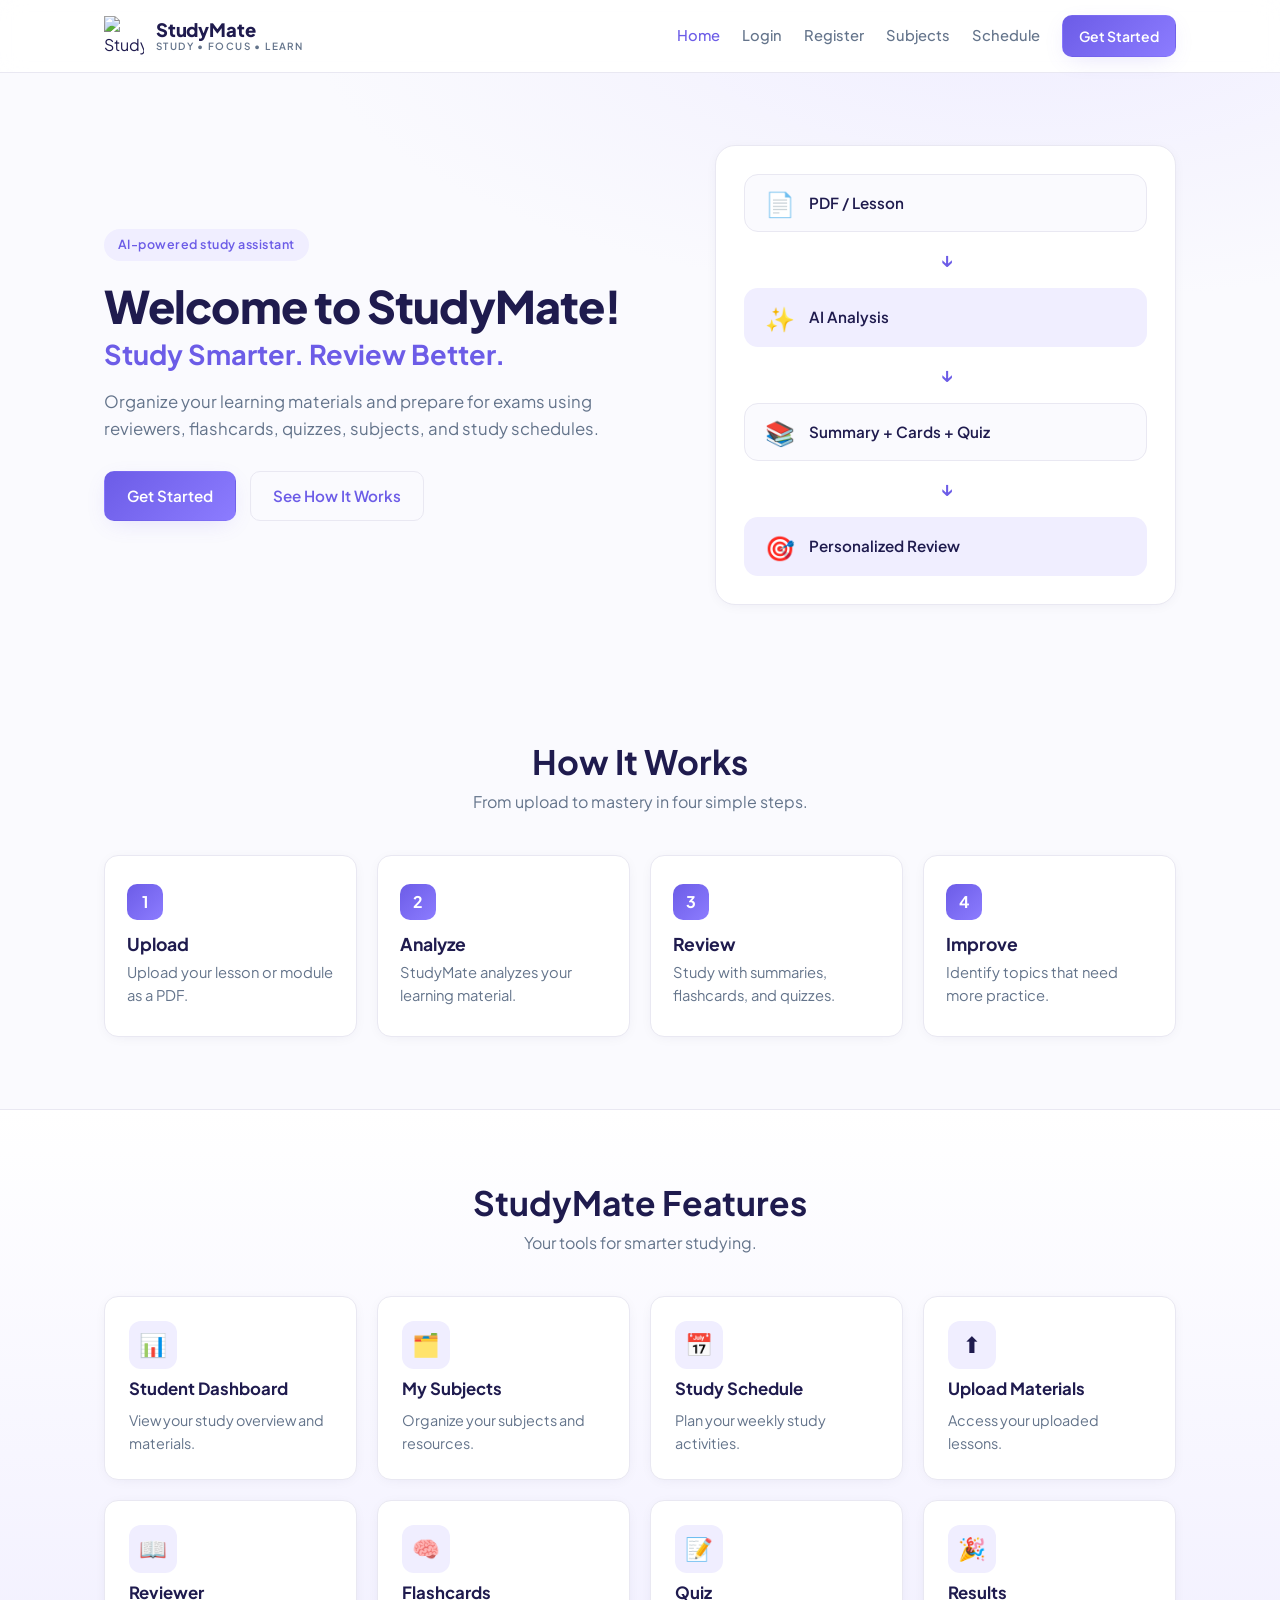
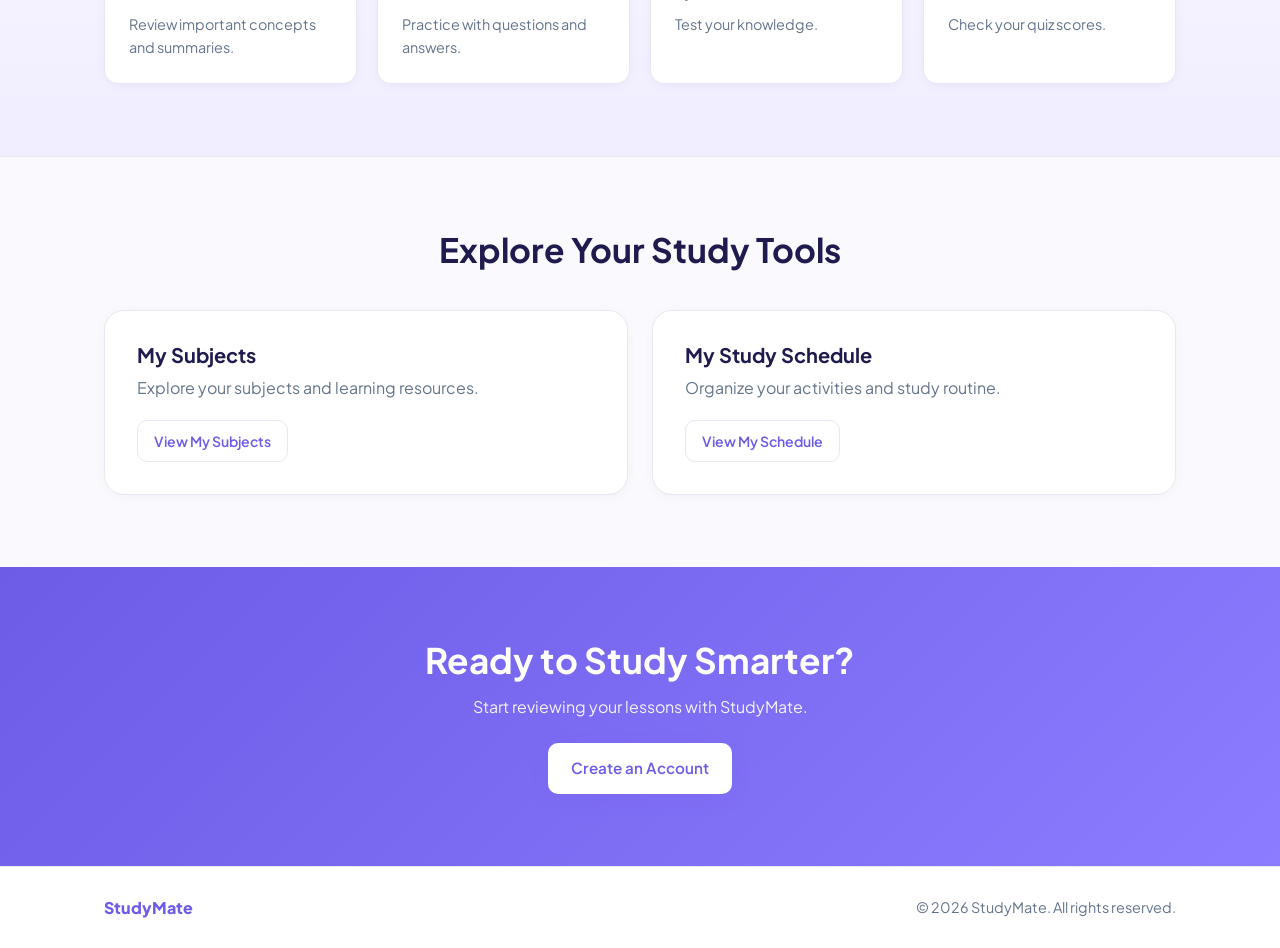
==== index.html @ 5a925fd2 "Update index.html" ====
<!DOCTYPE html>
<html lang="en">
<head>
  <meta charset="UTF-8">
  <meta name="viewport" content="width=device-width, initial-scale=1.0">

  <title>StudyMate - Home</title>
  <meta name="description" content="StudyMate helps students create summaries, flashcards, quizzes, and study schedules.">

  <!-- Google Font -->
  <link rel="preconnect" href="https://fonts.googleapis.com">
  <link rel="preconnect" href="https://fonts.gstatic.com" crossorigin>
  <link href="https://fonts.googleapis.com/css2?family=Plus+Jakarta+Sans:wght@400;500;600;700;800&display=swap" rel="stylesheet">

  <!-- CSS Files -->
  <link rel="stylesheet" href="css/main.css">
  
  <script src="assets/studymate.js" defer></script>
</head>

<body>

  <!-- Header - Jeadine -->
  <header class="site-header">
    <div class="container header-inner">

      <a href="index.html" class="brand">
        <img src="assets/icons/studymate-logo.svg" alt="StudyMate logo" width="40" height="40">

        <span class="brand-text">
          <span class="brand-name">StudyMate</span>
          <span class="brand-tag">STUDY • FOCUS • LEARN</span>
        </span>
      </a>

      <!-- Navigation - Jeadine -->
      <nav class="site-nav" aria-label="Main navigation">

        <!-- Home - Jeadine -->
        <a href="index.html" class="nav-link active">Home</a>

        <!-- Login - Jeadine -->
        <a href="pages/login.html" class="nav-link">Login</a>

        <!-- Register - Jeadine -->
        <a href="pages/register.html" class="nav-link">Register</a>

        <!-- Subjects - Arnan -->
        <a href="pages/subjects.html" class="nav-link">Subjects</a>

        <!-- Schedule - Brett -->
        <a href="pages/schedule.html" class="nav-link">Schedule</a>

        <a href="pages/login.html" class="btn btn-primary btn-sm">Get Started</a>
      </nav>

    </div>
  </header>

  <main>

    <!-- Hero Section - Jeadine -->
    <section class="hero">
      <div class="container hero-inner">

        <div class="hero-copy">
          <span class="eyebrow">AI-powered study assistant</span>
          <h1>Welcome to StudyMate!</h1>
          <h2 class="hero-headline">Study Smarter. Review Better.</h2>

          <p class="hero-text">
            Organize your learning materials and prepare for exams
            using reviewers, flashcards, quizzes, subjects, and
            study schedules.
          </p>

          <div class="hero-actions">
            <a href="pages/login.html" class="btn btn-primary">Get Started</a>
            <a href="#how-it-works" class="btn btn-ghost">See How It Works</a>
          </div>
        </div>

        <div class="hero-visual" aria-label="How StudyMate works">
          <div class="flow-card">
            <span class="flow-emoji">📄</span>
            <span class="flow-label">PDF / Lesson</span>
          </div>

          <span class="flow-arrow">↓</span>

          <div class="flow-card flow-card-accent">
            <span class="flow-emoji">✨</span>
            <span class="flow-label">AI Analysis</span>
          </div>

          <span class="flow-arrow">↓</span>

          <div class="flow-card">
            <span class="flow-emoji">📚</span>
            <span class="flow-label">Summary + Cards + Quiz</span>
          </div>

          <span class="flow-arrow">↓</span>

          <div class="flow-card flow-card-accent">
            <span class="flow-emoji">🎯</span>
            <span class="flow-label">Personalized Review</span>
          </div>
        </div>

      </div>
    </section>

    <!-- How It Works - Jeadine -->
    <section id="how-it-works" class="section">
      <div class="container">

        <div class="section-head">
          <h2 class="section-title">How It Works</h2>
          <p class="section-sub">From upload to mastery in four simple steps.</p>
        </div>

        <ol class="steps">
          <li class="step">
            <span class="step-num">1</span>
            <h3>Upload</h3>
            <p>Upload your lesson or module as a PDF.</p>
          </li>

          <li class="step">
            <span class="step-num">2</span>
            <h3>Analyze</h3>
            <p>StudyMate analyzes your learning material.</p>
          </li>

          <li class="step">
            <span class="step-num">3</span>
            <h3>Review</h3>
            <p>Study with summaries, flashcards, and quizzes.</p>
          </li>

          <li class="step">
            <span class="step-num">4</span>
            <h3>Improve</h3>
            <p>Identify topics that need more practice.</p>
          </li>
        </ol>

      </div>
    </section>

    <!-- Features Section - Jeadine -->
    <section class="section section-muted">
      <div class="container">

        <div class="section-head">
          <h2 class="section-title">StudyMate Features</h2>
          <p class="section-sub">Your tools for smarter studying.</p>
        </div>

        <div class="feature-grid">

          <!-- Dashboard - Jhunric -->
          <a href="pages/dashboard.html" class="feature-card">
            <span class="feature-icon">📊</span>
            <h3>Student Dashboard</h3>
            <p>View your study overview and materials.</p>
          </a>

          <!-- Subjects - Arnan -->
          <a href="pages/subjects.html" class="feature-card">
            <span class="feature-icon">🗂️</span>
            <h3>My Subjects</h3>
            <p>Organize your subjects and resources.</p>
          </a>

          <!-- Schedule - Brett -->
          <a href="pages/schedule.html" class="feature-card">
            <span class="feature-icon">📅</span>
            <h3>Study Schedule</h3>
            <p>Plan your weekly study activities.</p>
          </a>

          <!-- Upload - Jhunric -->
          <a href="pages/upload.html" class="feature-card">
            <span class="feature-icon">⬆️</span>
            <h3>Upload Materials</h3>
            <p>Access your uploaded lessons.</p>
          </a>

          <!-- Reviewer - Arnan -->
          <a href="pages/reviewer.html" class="feature-card">
            <span class="feature-icon">📖</span>
            <h3>Reviewer</h3>
            <p>Review important concepts and summaries.</p>
          </a>

          <!-- Flashcards - Brett -->
          <a href="pages/flashcards.html" class="feature-card">
            <span class="feature-icon">🧠</span>
            <h3>Flashcards</h3>
            <p>Practice with questions and answers.</p>
          </a>

          <!-- Quiz - Sammy -->
          <a href="pages/quiz.html" class="feature-card">
            <span class="feature-icon">📝</span>
            <h3>Quiz</h3>
            <p>Test your knowledge.</p>
          </a>

          <!-- Results - Sammy -->
          <a href="pages/results.html" class="feature-card">
            <span class="feature-icon">🎉</span>
            <h3>Results</h3>
            <p>Check your quiz scores.</p>
          </a>

        </div>
      </div>
    </section>

    <!-- Study Tools - Jeadine -->
    <section class="section">
      <div class="container">

        <div class="section-head">
          <h2 class="section-title">Explore Your Study Tools</h2>
        </div>

        <div class="explore-grid">

          <!-- Subjects - Arnan -->
          <div class="explore-card">
            <h3>My Subjects</h3>
            <p>Explore your subjects and learning resources.</p>
            <a href="pages/subjects.html" class="btn btn-outline btn-sm">
              View My Subjects
            </a>
          </div>

          <!-- Schedule - Brett -->
          <div class="explore-card">
            <h3>My Study Schedule</h3>
            <p>Organize your activities and study routine.</p>
            <a href="pages/schedule.html" class="btn btn-outline btn-sm">
              View My Schedule
            </a>
          </div>

        </div>
      </div>
    </section>

    <!-- Call to Action - Jeadine -->
    <section class="cta-band">
      <div class="container cta-inner">
        <h2>Ready to Study Smarter?</h2>
        <p>Start reviewing your lessons with StudyMate.</p>

        <!-- Register - Jeadine -->
        <a href="pages/register.html" class="btn btn-light">Create an Account</a>
      </div>
    </section>

  </main>

  <!-- Footer - Jeadine -->
  <footer class="site-footer">
    <div class="container footer-inner">
      <span class="footer-brand">StudyMate</span>
      <p>&copy; 2026 StudyMate. All rights reserved.</p>
    </div>
  </footer>

</body>
</html>
---- css/main.css ----
/* StudyMate Design Tokens */
:root {
    --primary: #6c5ce7;
    --primary-glow: #8c7cff;
    --primary-soft: #f0eeff;
    --primary-ring: rgba(108, 92, 231, 0.35);

    --background: #fafafe;
    --surface: #ffffff;
    --foreground: #1f1b4e;
    --muted: #64748b;
    --border: #e9e8f2;
    --input: #ecebf6;

    --success: #16a34a;
    --warning: #f59e0b;
    --danger: #e5484d;

    --radius: 14px;
    --radius-sm: 10px;
    --radius-lg: 20px;

    --shadow-soft: 0 6px 24px -8px rgba(108, 92, 231, 0.22);
    --shadow-card: 0 2px 14px -4px rgba(31, 27, 78, 0.08);

    --gradient-primary: linear-gradient(135deg, var(--primary), var(--primary-glow));

    --font-sans: "Plus Jakarta Sans", ui-sans-serif, system-ui, -apple-system,
        "Segoe UI", Roboto, sans-serif;
}

/* Reset */
*,
*::before,
*::after {
    box-sizing: border-box;
    margin: 0;
    padding: 0;
}

html {
    scroll-behavior: smooth;
}

body {
    font-family: var(--font-sans);
    background-color: var(--background);
    color: var(--foreground);
    line-height: 1.6;
    -webkit-font-smoothing: antialiased;
    -moz-osx-font-smoothing: grayscale;
}

h1,
h2,
h3,
h4 {
    line-height: 1.2;
    font-weight: 700;
    color: var(--foreground);
}

a {
    color: inherit;
    text-decoration: none;
}

img {
    max-width: 100%;
    display: block;
}

button,
input,
select,
textarea {
    font: inherit;
}

/* Layout */
.container {
    width: 100%;
    max-width: 1120px;
    margin: 0 auto;
    padding: 0 24px;
}

.section {
    padding: 72px 0;
}

.section-muted {
    background: linear-gradient(180deg, #ffffff 0%, var(--primary-soft) 100%);
    border-top: 1px solid var(--border);
    border-bottom: 1px solid var(--border);
}

.section-head {
    text-align: center;
    max-width: 640px;
    margin: 0 auto 40px;
}

.section-title {
    font-size: clamp(1.6rem, 3vw, 2.1rem);
}

.section-sub {
    margin-top: 8px;
    color: var(--muted);
}

/* Homepage Header */
.site-header {
    position: sticky;
    top: 0;
    z-index: 50;
    background: rgba(255, 255, 255, 0.85);
    backdrop-filter: blur(12px);
    border-bottom: 1px solid var(--border);
}

.header-inner {
    display: flex;
    align-items: center;
    justify-content: space-between;
    gap: 24px;
    height: 72px;
}

.brand {
    display: inline-flex;
    align-items: center;
    gap: 12px;
}

.brand-mark {
    display: inline-flex;
    width: 40px;
    height: 40px;
}

.brand-mark svg {
    width: 100%;
    height: 100%;
}

.brand-text {
    display: flex;
    flex-direction: column;
    line-height: 1.1;
}

.brand-name {
    font-weight: 800;
    font-size: 1.15rem;
    letter-spacing: -0.01em;
    color: var(--foreground);
}

.brand-tag {
    font-size: 0.62rem;
    font-weight: 600;
    letter-spacing: 0.14em;
    color: var(--muted);
}

.site-nav {
    display: flex;
    align-items: center;
    gap: 22px;
}

.nav-link {
    font-size: 0.92rem;
    font-weight: 500;
    color: var(--muted);
    transition: color 0.15s ease;
}

.nav-link:hover,
.nav-link.active {
    color: var(--primary);
}

.nav-cta {
    color: #fff;
}

/* Buttons */
.btn {
    display: inline-flex;
    align-items: center;
    justify-content: center;
    gap: 8px;
    padding: 12px 22px;
    border-radius: var(--radius-sm);
    font-family: inherit;
    font-size: 0.95rem;
    font-weight: 600;
    border: 1px solid transparent;
    cursor: pointer;
    transition: transform 0.12s ease, box-shadow 0.15s ease,
        background-color 0.15s ease, color 0.15s ease;
    text-decoration: none;
}

.btn:hover {
    transform: translateY(-1px);
}

.btn:active {
    transform: translateY(0);
}

.btn-sm {
    padding: 9px 16px;
    font-size: 0.875rem;
}

.btn-primary {
    background: var(--gradient-primary);
    color: #fff;
    box-shadow: var(--shadow-soft);
}

.btn-primary:hover {
    box-shadow: 0 10px 28px -8px rgba(108, 92, 231, 0.4);
}

.btn-ghost {
    background: transparent;
    color: var(--primary);
    border-color: var(--border);
}

.btn-ghost:hover {
    background: var(--primary-soft);
}

.btn-outline {
    background: var(--surface);
    color: var(--primary);
    border-color: var(--border);
}

.btn-outline:hover {
    background: var(--primary-soft);
    border-color: var(--primary);
}

.btn-light {
    background: #fff;
    color: var(--primary);
    box-shadow: var(--shadow-soft);
}

.btn-light:hover {
    box-shadow: 0 10px 28px -8px rgba(255, 255, 255, 0.5);
}

.btn-full {
    width: 100%;
    min-height: 48px;
}

/* Homepage Hero */
.hero {
    padding: 72px 0 64px;
    background: radial-gradient(
        1200px 480px at 80% -10%,
        var(--primary-soft) 0%,
        transparent 60%
    ), var(--background);
}

.hero-inner {
    display: grid;
    grid-template-columns: 1.1fr 0.9fr;
    gap: 48px;
    align-items: center;
}

.eyebrow {
    display: inline-block;
    padding: 6px 14px;
    border-radius: 999px;
    background: var(--primary-soft);
    color: var(--primary);
    font-size: 0.78rem;
    font-weight: 600;
    letter-spacing: 0.04em;
    margin-bottom: 18px;
}

.hero h1 {
    font-size: clamp(2rem, 4vw, 2.8rem);
    font-weight: 800;
    letter-spacing: -0.02em;
}

.hero-headline {
    margin-top: 6px;
    font-size: clamp(1.3rem, 2.4vw, 1.7rem);
    color: var(--primary);
    font-weight: 700;
}

.hero-text {
    margin-top: 18px;
    color: var(--muted);
    max-width: 540px;
    font-size: 1.05rem;
}

.hero-actions {
    display: flex;
    flex-wrap: wrap;
    gap: 14px;
    margin-top: 28px;
}

/* Homepage Hero Visual */
.hero-visual {
    display: flex;
    flex-direction: column;
    align-items: center;
    gap: 14px;
    padding: 28px;
    background: var(--surface);
    border: 1px solid var(--border);
    border-radius: var(--radius-lg);
    box-shadow: var(--shadow-card);
}

.flow-card {
    display: flex;
    align-items: center;
    gap: 14px;
    width: 100%;
    padding: 16px 20px;
    background: var(--background);
    border: 1px solid var(--border);
    border-radius: var(--radius);
    transition: transform 0.15s ease, box-shadow 0.15s ease;
}

.flow-card:hover {
    transform: translateY(-2px);
    box-shadow: var(--shadow-card);
}

.flow-card-accent {
    background: var(--primary-soft);
    border-color: transparent;
}

.flow-emoji {
    font-size: 1.5rem;
    line-height: 1;
}

.flow-label {
    font-weight: 600;
    font-size: 0.95rem;
    color: var(--foreground);
}

.flow-arrow {
    color: var(--primary);
    font-size: 1.1rem;
    font-weight: 700;
}

/* Homepage Steps */
.steps {
    list-style: none;
    display: grid;
    grid-template-columns: repeat(4, 1fr);
    gap: 20px;
}

.step {
    background: var(--surface);
    border: 1px solid var(--border);
    border-radius: var(--radius);
    padding: 28px 22px;
    box-shadow: var(--shadow-card);
    transition: transform 0.15s ease, box-shadow 0.15s ease;
}

.step:hover {
    transform: translateY(-3px);
    box-shadow: var(--shadow-soft);
}

.step-num {
    display: inline-flex;
    align-items: center;
    justify-content: center;
    width: 36px;
    height: 36px;
    border-radius: 10px;
    background: var(--gradient-primary);
    color: #fff;
    font-weight: 700;
    font-size: 1rem;
    margin-bottom: 14px;
}

.step h3 {
    font-size: 1.1rem;
    margin-bottom: 6px;
}

.step p {
    color: var(--muted);
    font-size: 0.92rem;
}

/* Homepage Features */
.feature-grid {
    display: grid;
    grid-template-columns: repeat(4, 1fr);
    gap: 20px;
}

.feature-card {
    display: flex;
    flex-direction: column;
    gap: 10px;
    background: var(--surface);
    border: 1px solid var(--border);
    border-radius: var(--radius);
    padding: 24px;
    box-shadow: var(--shadow-card);
    transition: transform 0.15s ease, box-shadow 0.15s ease,
        border-color 0.15s ease;
}

.feature-card:hover {
    transform: translateY(-4px);
    box-shadow: var(--shadow-soft);
    border-color: var(--primary);
}

.feature-icon {
    display: inline-flex;
    align-items: center;
    justify-content: center;
    width: 48px;
    height: 48px;
    border-radius: 12px;
    background: var(--primary-soft);
    font-size: 1.4rem;
}

.feature-card h3 {
    font-size: 1.05rem;
}

.feature-card p {
    color: var(--muted);
    font-size: 0.9rem;
}

/* Homepage Explore */
.explore-grid {
    display: grid;
    grid-template-columns: repeat(2, 1fr);
    gap: 24px;
}

.explore-card {
    background: var(--surface);
    border: 1px solid var(--border);
    border-radius: var(--radius-lg);
    padding: 32px;
    box-shadow: var(--shadow-card);
}

.explore-card h3 {
    font-size: 1.25rem;
    margin-bottom: 8px;
}

.explore-card p {
    color: var(--muted);
    margin-bottom: 20px;
}

/* Homepage CTA */
.cta-band {
    background: var(--gradient-primary);
    padding: 72px 0;
    text-align: center;
}

.cta-inner {
    display: flex;
    flex-direction: column;
    align-items: center;
    gap: 12px;
}

.cta-band h2 {
    color: #fff;
    font-size: clamp(1.6rem, 3vw, 2.2rem);
}

.cta-band p {
    color: rgba(255, 255, 255, 0.9);
}

.cta-band .btn {
    margin-top: 12px;
}

/* Homepage Footer */
.site-footer {
    background: var(--surface);
    border-top: 1px solid var(--border);
    padding: 28px 0;
}

.footer-inner {
    display: flex;
    align-items: center;
    justify-content: space-between;
    gap: 16px;
    flex-wrap: wrap;
}

.footer-brand {
    font-weight: 800;
    color: var(--primary);
}

.site-footer p {
    color: var(--muted);
    font-size: 0.9rem;
}

/* Inner Page Header */
.app-header {
    position: sticky;
    top: 0;
    z-index: 20;
    background: rgba(255, 255, 255, 0.95);
    border-bottom: 1px solid var(--border);
}

.app-header-inner {
    min-height: 74px;
    display: flex;
    align-items: center;
    justify-content: space-between;
    gap: 18px;
}

.app-brand {
    display: flex;
    align-items: center;
    gap: 10px;
    font-weight: 800;
    color: var(--foreground);
}

.app-brand small {
    display: block;
    font-size: 0.62rem;
    font-weight: 600;
    letter-spacing: 0.12em;
    color: var(--muted);
}

.app-nav {
    display: flex;
    align-items: center;
    gap: 18px;
    flex-wrap: wrap;
}

.app-nav a {
    color: var(--muted);
    font-weight: 600;
    font-size: 0.9rem;
}

.app-nav a:hover {
    color: var(--primary);
}

/* Inner Page Layout */
.page-shell {
    padding-top: 42px;
    padding-bottom: 60px;
    min-height: calc(100vh - 130px);
}

.page-heading {
    margin-bottom: 28px;
}

.page-heading h1 {
    font-size: clamp(1.8rem, 4vw, 2.5rem);
    margin: 6px 0;
}

.page-heading > p:last-child,
.stat-card small,
.tool-card p,
.subject-card p {
    color: var(--muted);
}

/* Cards */
.content-card,
.stat-card,
.tool-card,
.subject-card,
.question-card {
    background: #fff;
    border: 1px solid var(--border);
    border-radius: var(--radius-lg);
    padding: 24px;
    box-shadow: var(--shadow-card);
}

.content-card {
    margin-bottom: 20px;
}

/* Dashboard */
.stats-grid {
    display: grid;
    grid-template-columns: repeat(3, 1fr);
    gap: 16px;
    margin-bottom: 22px;
}

.stat-card {
    display: grid;
    gap: 7px;
}

.stat-card strong {
    font-size: 1.8rem;
    color: var(--primary);
}

.tool-grid,
.subject-grid {
    display: grid;
    grid-template-columns: repeat(3, 1fr);
    gap: 16px;
    margin-top: 18px;
}

.tool-card,
.subject-card {
    display: block;
    transition: 0.18s;
}

.tool-card:hover,
.subject-card:hover {
    transform: translateY(-3px);
    border-color: var(--primary);
}

.tool-card h3,
.subject-card h2 {
    font-size: 1.05rem;
    margin: 9px 0 5px;
}

.subject-card > span,
.topic-tag {
    color: var(--primary);
    font-weight: 800;
}

.subject-card a,
.auth-note a,
.text-link {
    color: var(--primary);
    font-weight: 700;
}

.subject-card a {
    display: inline-block;
    margin-top: 14px;
}

.text-link {
    display: inline-block;
}

/* Page Actions and Footer */
.page-actions {
    display: flex;
    gap: 12px;
    flex-wrap: wrap;
    margin: 22px 0;
}

.app-footer {
    border-top: 1px solid var(--border);
    padding: 22px 0;
    color: var(--muted);
}

/* Forms and Authentication */
.auth-page {
    min-height: 100vh;
    background: radial-gradient(circle at top right, var(--primary-soft), transparent 45%),
        var(--background);
}

.auth-wrap {
    min-height: 100vh;
    display: grid;
    place-items: center;
    padding: 28px 16px;
}

.auth-card {
    width: min(100%, 480px);
    padding: 36px;
    background: #fff;
    border: 1px solid var(--border);
    border-radius: var(--radius-lg);
    box-shadow: var(--shadow-soft);
}

.auth-brand {
    margin-bottom: 25px;
}

.form-stack {
    display: grid;
    gap: 16px;
}

.form-stack label {
    display: grid;
    gap: 7px;
    font-size: 0.9rem;
    font-weight: 700;
}

.form-stack input,
.form-stack select,
.form-stack textarea {
    width: 100%;
    min-height: 46px;
    padding: 11px 13px;
    border: 1px solid var(--border);
    border-radius: var(--radius-sm);
    font: inherit;
    background: #fff;
    color: var(--foreground);
}

.form-stack input:focus,
.form-stack select:focus,
.form-stack textarea:focus {
    outline: 2px solid var(--primary-ring);
    border-color: var(--primary);
}

.auth-note {
    text-align: center;
    color: var(--muted);
    margin: 20px 0 12px;
}

.demo-note,
.helper-text {
    font-size: 0.82rem;
    color: var(--muted);
    margin-top: 14px;
}

/* Uploaded Files */
.file-list,
.reminder-list {
    list-style: none;
    display: grid;
    gap: 10px;
}

.file-row {
    display: flex;
    align-items: center;
    justify-content: space-between;
    gap: 10px;
    padding: 12px;
    border: 1px solid var(--border);
    border-radius: 10px;
}

.empty-state {
    color: var(--muted);
    text-align: center;
    padding: 30px 20px;
}

.empty-state h2 {
    color: var(--foreground);
    margin-bottom: 10px;
}

.empty-state p {
    margin-bottom: 18px;
}

/* Quiz Information */
.quiz-info-card {
    display: flex;
    align-items: center;
    justify-content: space-between;
    gap: 20px;
    padding: 26px;
    margin-bottom: 22px;
    background: linear-gradient(135deg, #ffffff, var(--primary-soft));
    border: 1px solid var(--border);
    border-radius: var(--radius-lg);
    box-shadow: var(--shadow-card);
}

.quiz-info-card h2 {
    font-size: 1.35rem;
    margin: 5px 0;
}

.quiz-info-card p {
    color: var(--muted);
    font-size: 0.92rem;
}

.quiz-label {
    color: var(--primary);
    font-size: 0.72rem;
    font-weight: 800;
    letter-spacing: 0.1em;
}

.quiz-total {
    min-width: 88px;
    min-height: 88px;
    display: flex;
    flex-direction: column;
    align-items: center;
    justify-content: center;
    background: #fff;
    border: 1px solid var(--border);
    border-radius: 16px;
}

.quiz-total strong {
    font-size: 1.8rem;
    color: var(--primary);
    line-height: 1.1;
}

.quiz-total span {
    color: var(--muted);
    font-size: 0.75rem;
}

/* Quiz Questions */
.quiz-form {
    display: grid;
    gap: 18px;
}

.question-card {
    min-width: 0;
    padding: 25px;
    transition: border-color 0.2s ease, box-shadow 0.2s ease;
}

.question-card:focus-within {
    border-color: var(--primary);
    box-shadow: var(--shadow-soft);
}

.question-card legend {
    width: 100%;
    padding: 0 0 16px;
    font-size: 1.02rem;
    font-weight: 800;
    line-height: 1.5;
}

.question-number {
    display: block;
    margin-bottom: 7px;
    color: var(--primary);
    font-size: 0.7rem;
    font-weight: 800;
    letter-spacing: 0.1em;
}

.question-card label {
    display: flex;
    align-items: center;
    gap: 12px;
    padding: 13px 15px;
    margin-top: 9px;
    color: var(--muted);
    background: #fff;
    border: 1px solid var(--border);
    border-radius: var(--radius-sm);
    cursor: pointer;
    transition: 0.18s ease;
}

.question-card label:hover {
    background: var(--primary-soft);
    border-color: var(--primary-glow);
    color: var(--foreground);
}

.question-card input[type="radio"] {
    width: 17px;
    height: 17px;
    flex: 0 0 17px;
    accent-color: var(--primary);
    cursor: pointer;
}

.question-card label:has(input:checked) {
    background: var(--primary-soft);
    border-color: var(--primary);
    color: var(--foreground);
    font-weight: 600;
}

.quiz-actions {
    display: flex;
    justify-content: space-between;
    align-items: center;
    gap: 12px;
    flex-wrap: wrap;
    padding: 8px 0 20px;
}

.quiz-empty-icon {
    font-size: 2.8rem;
    margin-bottom: 12px;
}

/* Quiz Results */
.result-card {
    text-align: center;
}

.result-icon {
    font-size: 3rem;
}

.result-card h2 {
    margin: 12px 0;
}

.result-card > p {
    color: var(--muted);
}

/* Tables */
.table-scroll {
    overflow-x: auto;
    margin-top: 18px;
}

.data-table {
    width: 100%;
    min-width: 500px;
    border-collapse: collapse;
}

.data-table th,
.data-table td {
    text-align: left;
    padding: 12px;
    border-bottom: 1px solid var(--border);
}

.data-table th {
    background: var(--primary-soft);
}

/* Reviewer */
.lesson-block + .lesson-block {
    border-top: 1px solid var(--border);
    margin-top: 22px;
    padding-top: 22px;
}

.lesson-block h2 {
    margin: 8px 0;
}

.lesson-block p {
    color: var(--muted);
}

/* Flashcards */
.flashcard-grid {
    display: grid;
    grid-template-columns: repeat(2, 1fr);
    gap: 16px;
}

.flashcard-item {
    background: #fff;
    border: 1px solid var(--border);
    border-radius: var(--radius-lg);
    padding: 22px;
    box-shadow: var(--shadow-card);
}

.flashcard-item summary {
    cursor: pointer;
    list-style: none;
    display: grid;
    gap: 9px;
}

.flashcard-item summary::-webkit-details-marker {
    display: none;
}

.flashcard-item summary span {
    font-size: 0.75rem;
    color: var(--primary);
    font-weight: 800;
}

.flashcard-item summary small {
    color: var(--muted);
}

.flashcard-item[open] {
    border-color: var(--primary);
}

.flashcard-item > p {
    border-top: 1px solid var(--border);
    margin-top: 14px;
    padding-top: 12px;
    color: var(--muted);
}

/* Reminders */
.reminder-list li {
    padding-left: 24px;
    position: relative;
    color: var(--muted);
}

.reminder-list li:before {
    content: "✓";
    position: absolute;
    left: 0;
    color: var(--success);
}

/* Responsive Design */
@media (max-width: 960px) {
    .hero-inner {
        grid-template-columns: 1fr;
    }

    .hero-visual {
        order: -1;
    }

    .feature-grid {
        grid-template-columns: repeat(2, 1fr);
    }

    .steps {
        grid-template-columns: repeat(2, 1fr);
    }
}

@media (max-width: 760px) {
    .app-header-inner {
        align-items: flex-start;
        flex-direction: column;
        padding: 14px 0;
    }

    .app-nav {
        gap: 12px;
    }

    .stats-grid {
        grid-template-columns: 1fr;
    }

    .tool-grid,
    .subject-grid,
    .flashcard-grid {
        grid-template-columns: 1fr;
    }

    .auth-card {
        padding: 26px 20px;
    }

    .page-shell {
        padding-top: 30px;
    }
}

@media (max-width: 640px) {
    .header-inner {
        height: auto;
        padding: 14px 0;
        flex-wrap: wrap;
    }

    .site-nav {
        gap: 14px;
        flex-wrap: wrap;
        justify-content: flex-end;
    }

    .nav-cta {
        display: none;
    }

    .section {
        padding: 56px 0;
    }

    .feature-grid,
    .explore-grid,
    .steps {
        grid-template-columns: 1fr;
    }

    .cta-band {
        padding: 56px 0;
    }

    .quiz-info-card {
        align-items: flex-start;
        padding: 20px;
    }

    .quiz-total {
        min-width: 70px;
        min-height: 70px;
    }

    .question-card {
        padding: 18px;
    }

    .question-card label {
        padding: 12px;
        font-size: 0.9rem;
    }

    .quiz-actions {
        flex-direction: column-reverse;
        align-items: stretch;
    }

    .quiz-actions .btn {
        width: 100%;
    }
}
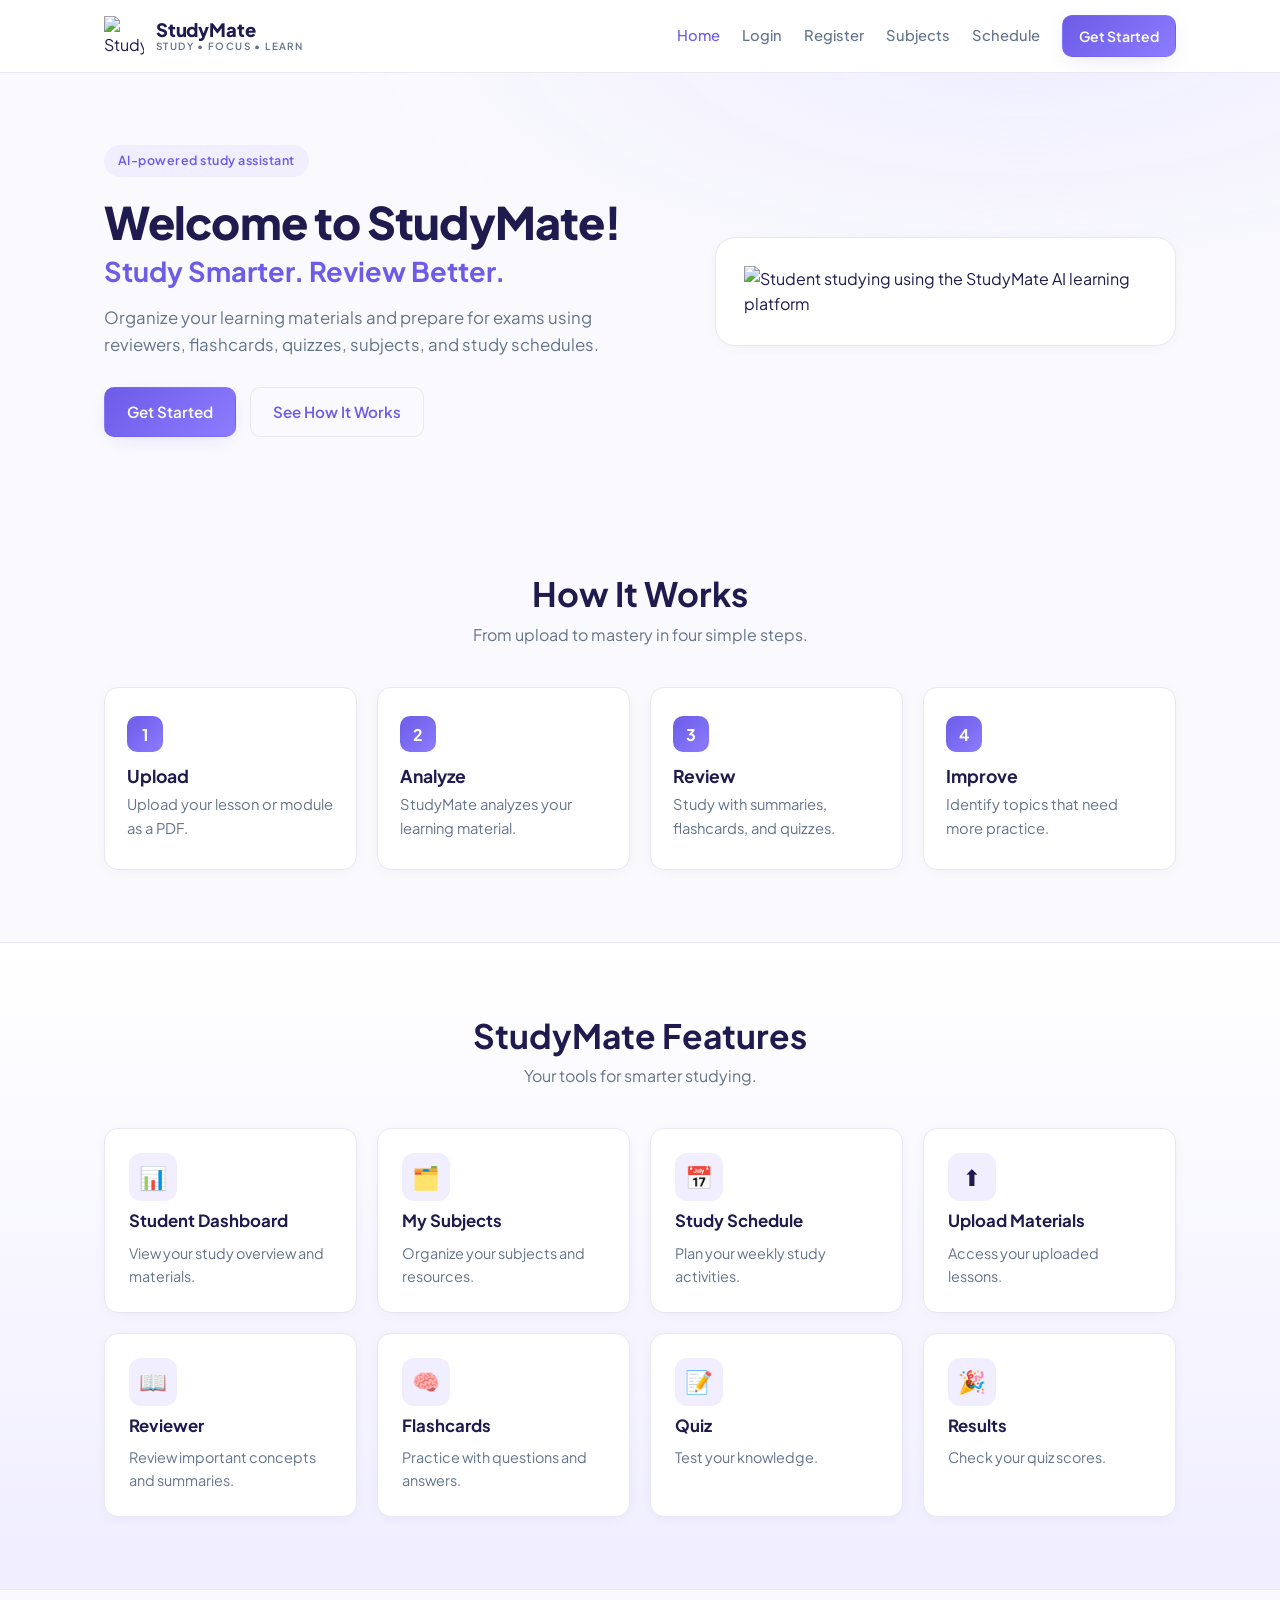
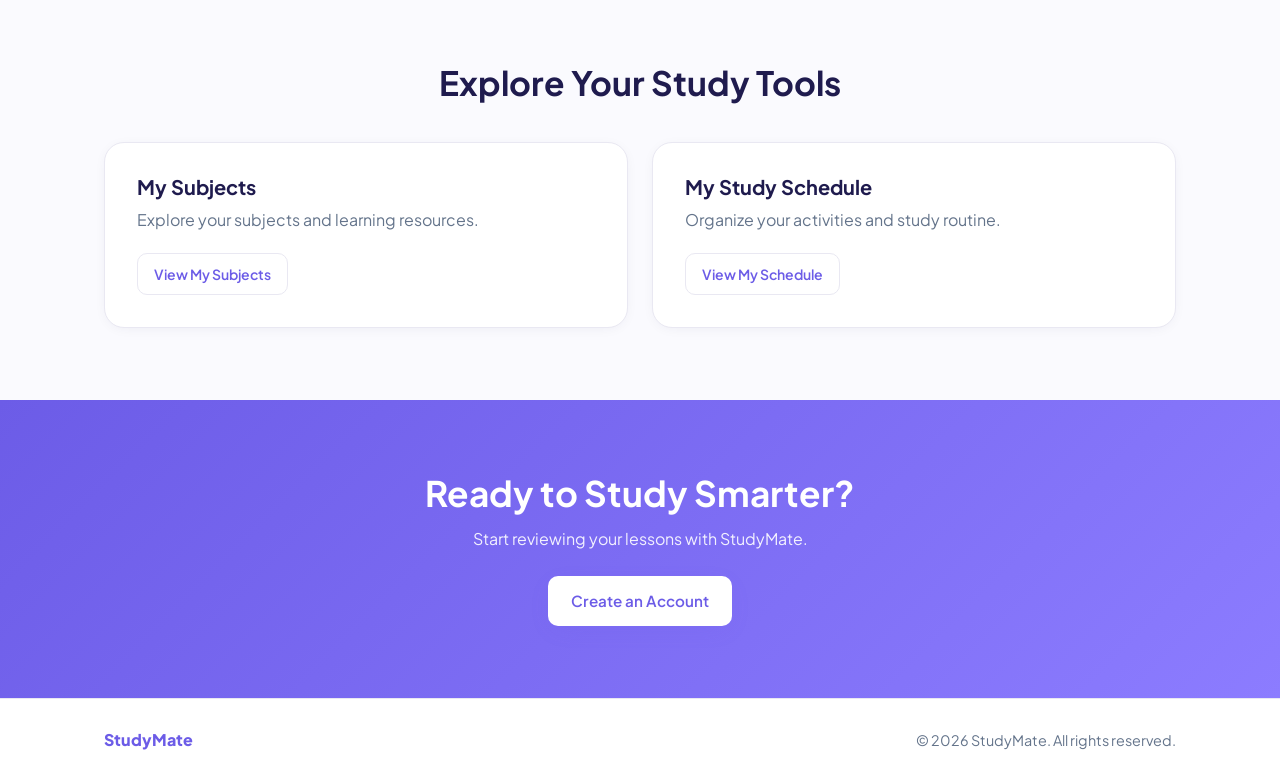
==== commit b66b2db6: "Update index.html" ====
--- a/index.html
+++ b/index.html
@@ -80,32 +80,15 @@
           </div>
         </div>
 
-        <div class="hero-visual" aria-label="How StudyMate works">
-          <div class="flow-card">
-            <span class="flow-emoji">📄</span>
-            <span class="flow-label">PDF / Lesson</span>
-          </div>
-
-          <span class="flow-arrow">↓</span>
-
-          <div class="flow-card flow-card-accent">
-            <span class="flow-emoji">✨</span>
-            <span class="flow-label">AI Analysis</span>
-          </div>
-
-          <span class="flow-arrow">↓</span>
-
-          <div class="flow-card">
-            <span class="flow-emoji">📚</span>
-            <span class="flow-label">Summary + Cards + Quiz</span>
-          </div>
-
-          <span class="flow-arrow">↓</span>
-
-          <div class="flow-card flow-card-accent">
-            <span class="flow-emoji">🎯</span>
-            <span class="flow-label">Personalized Review</span>
-          </div>
+        <!-- Hero Image - Jeadine -->
+        <div class="hero-visual hero-visual--image">
+
+          <img
+            src="assets/images/studymate-hero.png"
+            alt="Student studying using the StudyMate AI learning platform"
+            class="hero-image"
+          >
+
         </div>
 
       </div>
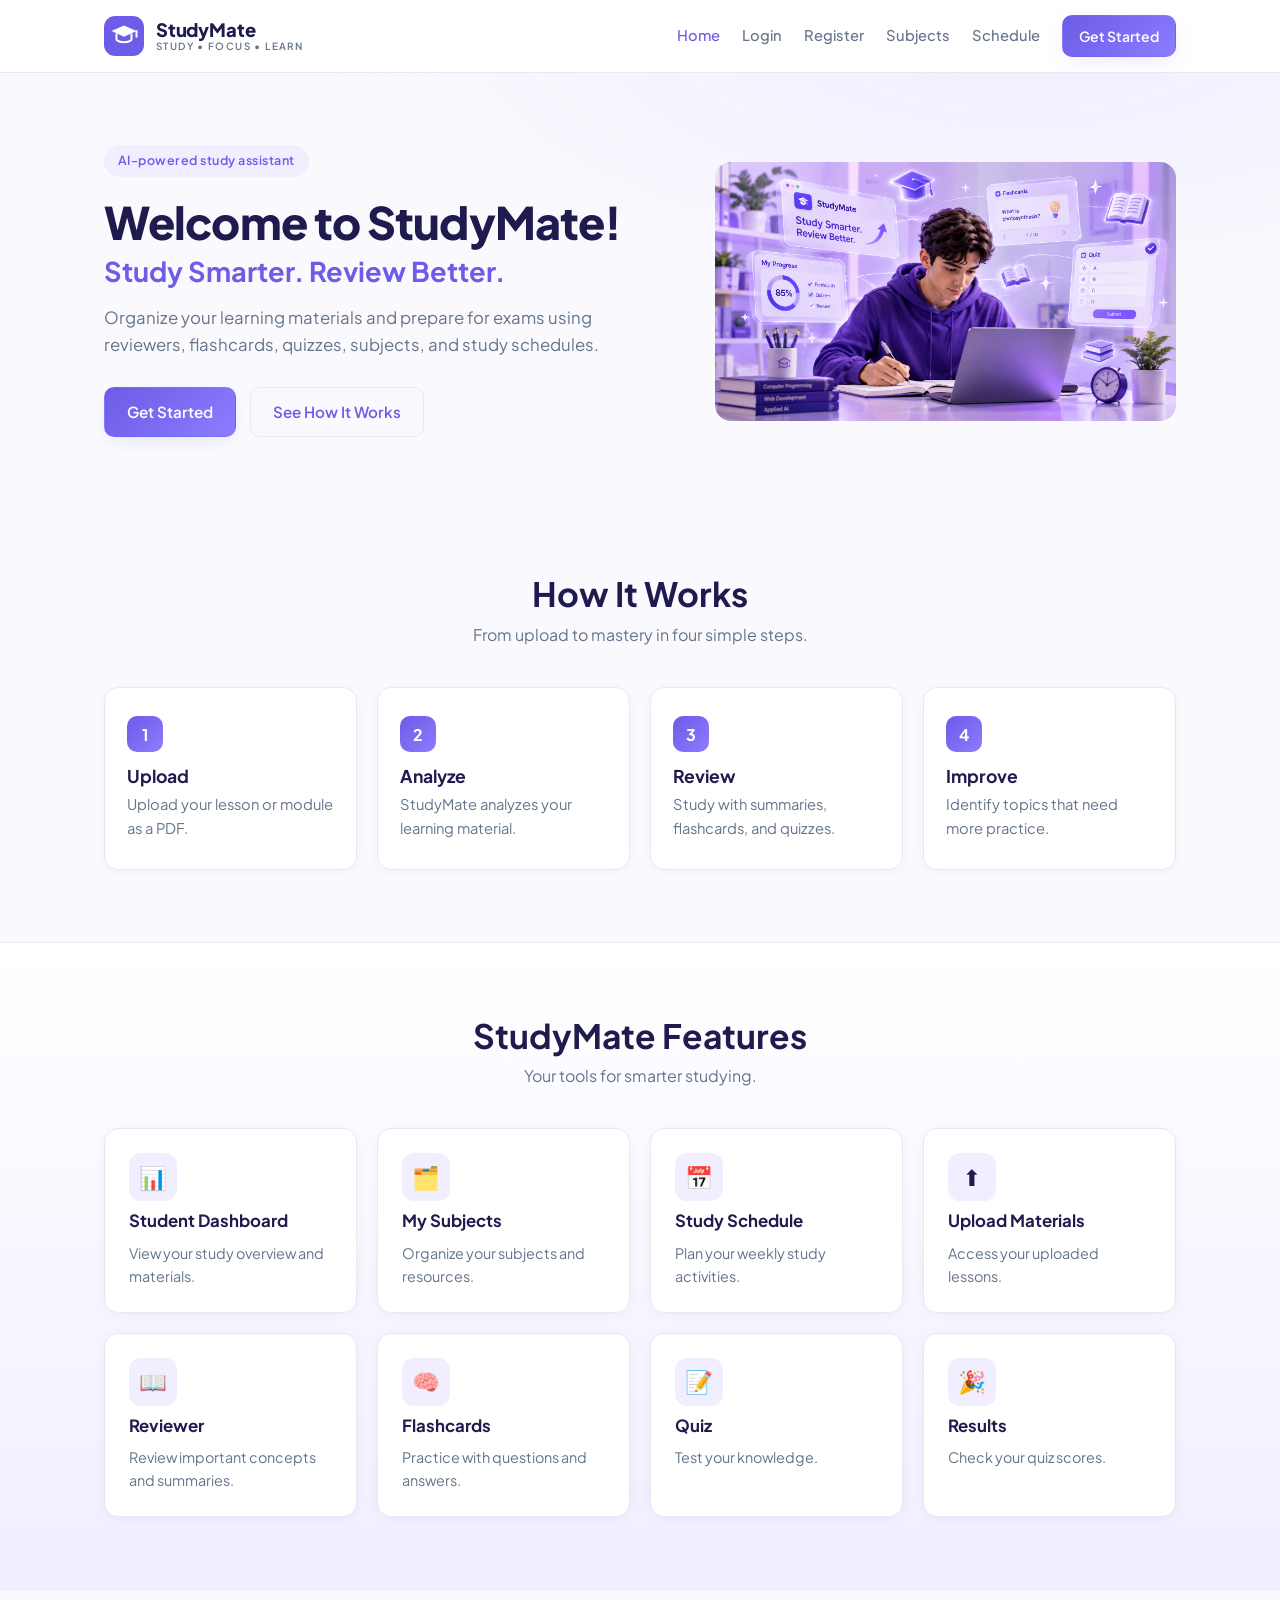
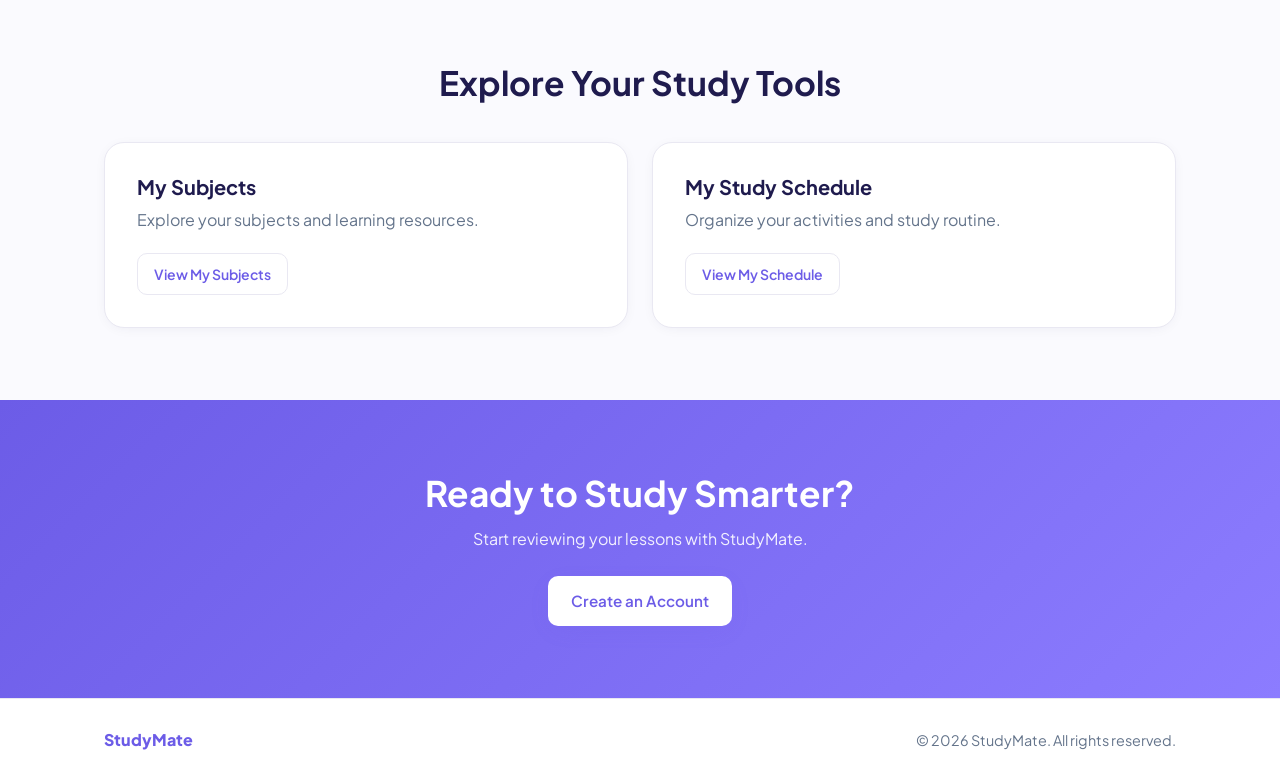
==== commit 64592a25: "Update index.html" ====
--- a/index.html
+++ b/index.html
@@ -1,3 +1,4 @@
+
 <!DOCTYPE html>
 <html lang="en">
 <head>
@@ -14,8 +15,9 @@
 
   <!-- CSS Files -->
   <link rel="stylesheet" href="css/main.css">
-  
-  <script src="assets/studymate.js" defer></script>
+
+  <!-- JavaScript -->
+  <script src="js/studymate.js" defer></script>
 </head>
 
 <body>
@@ -63,9 +65,12 @@
     <section class="hero">
       <div class="container hero-inner">
 
+        <!-- Hero Text - Jeadine -->
         <div class="hero-copy">
           <span class="eyebrow">AI-powered study assistant</span>
+
           <h1>Welcome to StudyMate!</h1>
+
           <h2 class="hero-headline">Study Smarter. Review Better.</h2>
 
           <p class="hero-text">
@@ -82,14 +87,12 @@
 
         <!-- Hero Image - Jeadine -->
         <div class="hero-visual hero-visual--image">
-
-          <img
-            src="assets/images/studymate-hero.png"
-            alt="Student studying using the StudyMate AI learning platform"
-            class="hero-image"
-          >
-
-        </div>
+       <img
+        src="assets/images/studymate-hero.png"
+        alt="Student studying using StudyMate AI learning tools"
+        class="hero-image"
+       >
+</div>
 
       </div>
     </section>
--- a/css/main.css
+++ b/css/main.css
@@ -1,4 +1,3 @@
-
 /* StudyMate Design Tokens */
 :root {
     --primary: #6c5ce7;
@@ -1178,3 +1177,64 @@
         width: 100%;
     }
 }
+
+
+
+/* StudyMate Hero Image - Jeadine */
+
+.hero-visual--image {
+    display: flex;
+    align-items: center;
+    justify-content: center;
+    width: 100%;
+    max-width: 620px;
+    min-width: 0;
+    min-height: 0;
+
+    /* Remove old flow-card design */
+    padding: 0;
+    background: transparent;
+    border: none;
+    border-radius: 0;
+    box-shadow: none;
+
+    overflow: visible;
+}
+
+.hero-visual--image .hero-image {
+    display: block;
+    width: 100%;
+    max-width: 620px;
+    height: auto;
+    object-fit: contain;
+
+    border: none;
+    border-radius: 16px;
+    box-shadow: none;
+}
+
+/* Hero Image Responsive Design */
+
+@media (max-width: 960px) {
+    .hero-visual--image {
+        order: -1;
+        max-width: 100%;
+        margin-top: 25px;
+    }
+
+    .hero-visual--image .hero-image {
+        max-width: 550px;
+    }
+}
+
+@media (max-width: 600px) {
+    .hero-visual--image {
+        width: 100%;
+        margin-top: 15px;
+    }
+
+    .hero-visual--image .hero-image {
+        width: 100%;
+        border-radius: 14px;
+    }
+}
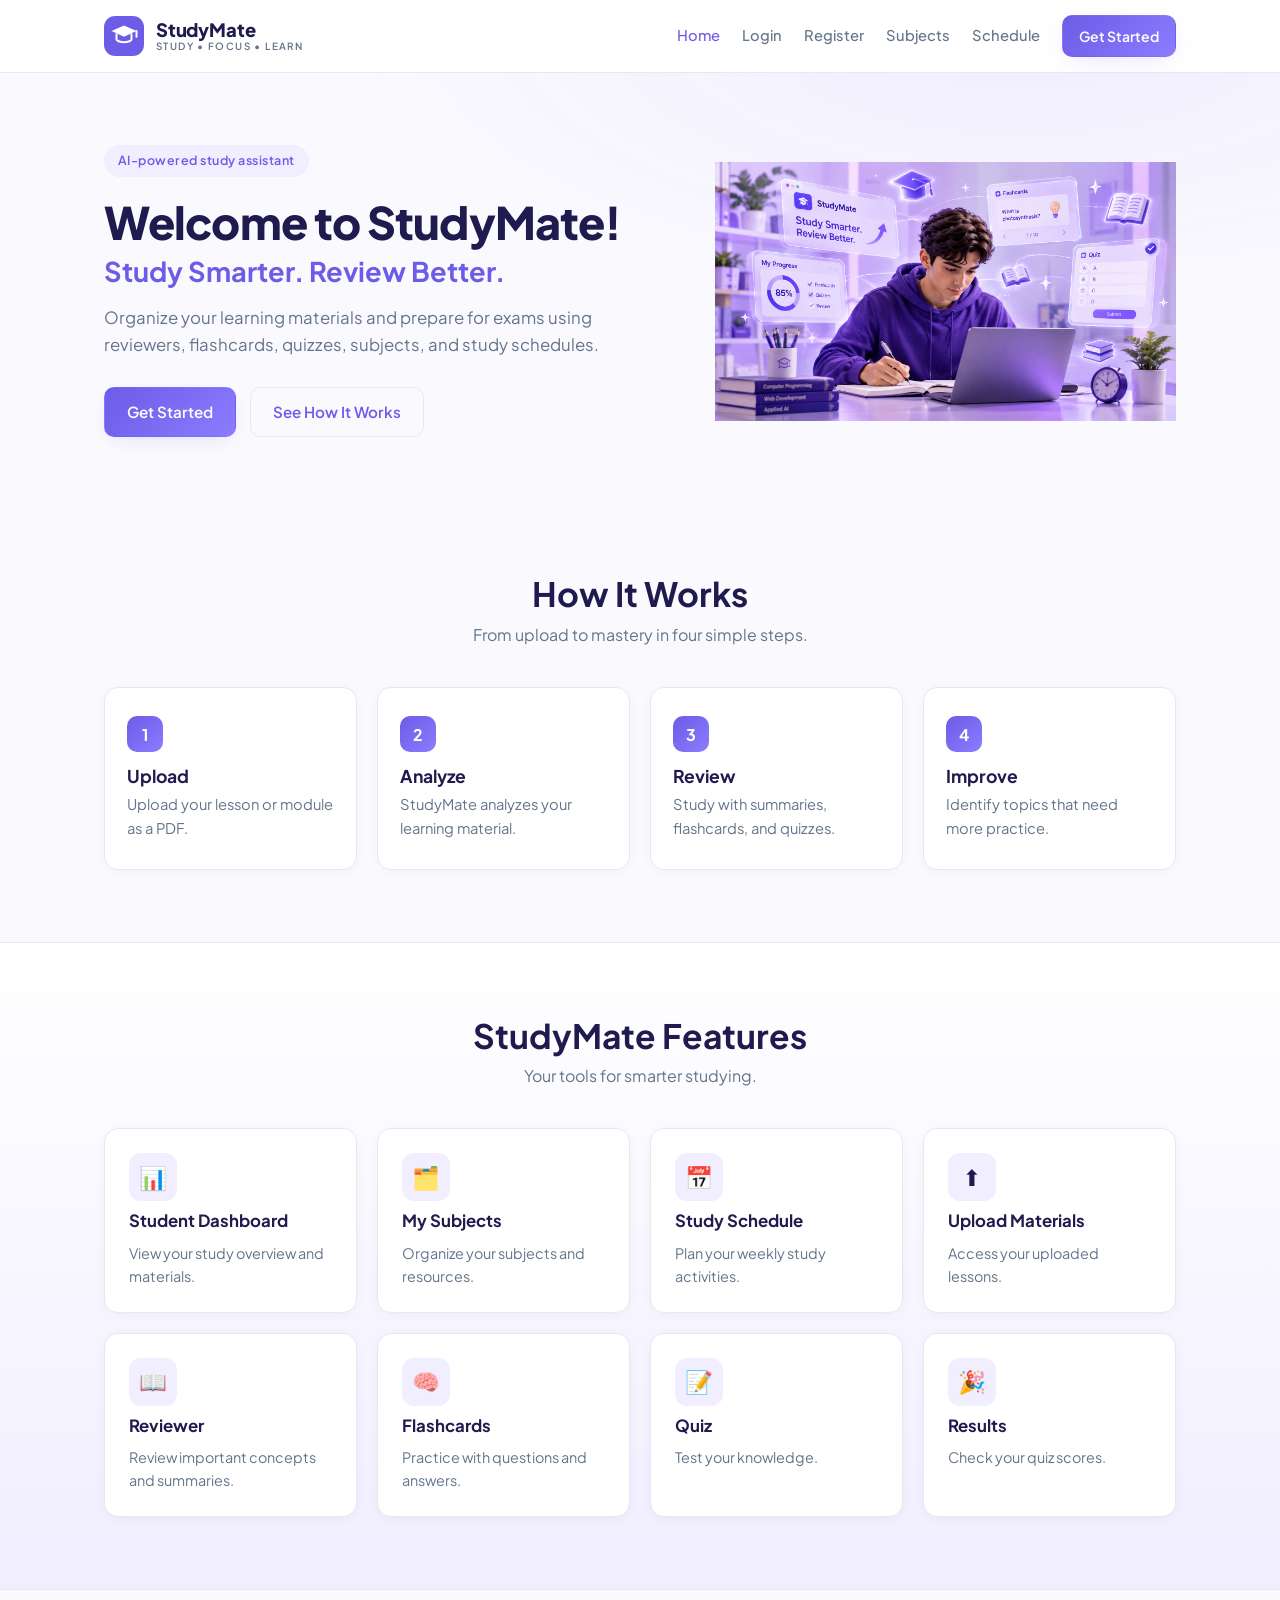
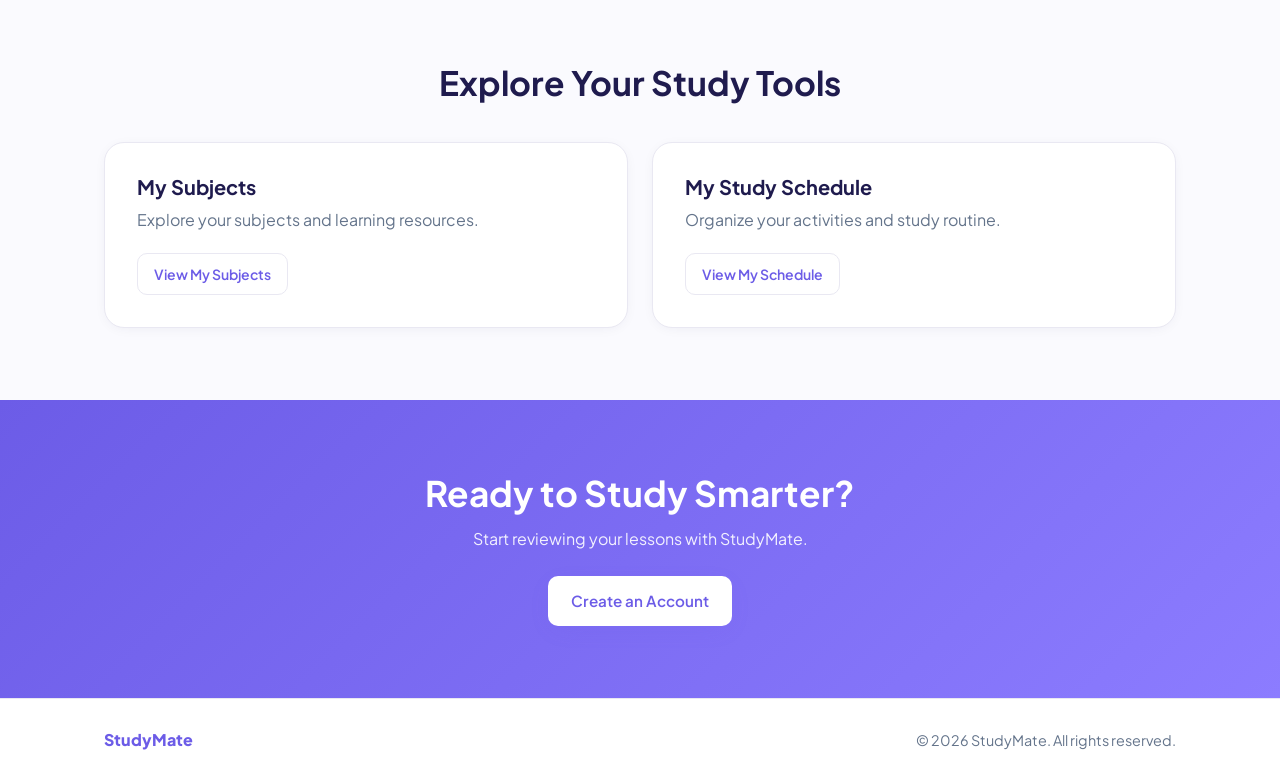
==== commit 9adda6d3: "Refactor index.html for improved structure and clarity" ====
--- a/index.html
+++ b/index.html
@@ -2,262 +2,288 @@
 <!DOCTYPE html>
 <html lang="en">
 <head>
-  <meta charset="UTF-8">
-  <meta name="viewport" content="width=device-width, initial-scale=1.0">
-
-  <title>StudyMate - Home</title>
-  <meta name="description" content="StudyMate helps students create summaries, flashcards, quizzes, and study schedules.">
-
-  <!-- Google Font -->
-  <link rel="preconnect" href="https://fonts.googleapis.com">
-  <link rel="preconnect" href="https://fonts.gstatic.com" crossorigin>
-  <link href="https://fonts.googleapis.com/css2?family=Plus+Jakarta+Sans:wght@400;500;600;700;800&display=swap" rel="stylesheet">
-
-  <!-- CSS Files -->
-  <link rel="stylesheet" href="css/main.css">
-
-  <!-- JavaScript -->
-  <script src="js/studymate.js" defer></script>
+    <meta charset="UTF-8">
+    <meta name="viewport" content="width=device-width, initial-scale=1.0">
+
+    <title>StudyMate - Home</title>
+    <meta name="description" content="StudyMate helps students create summaries, flashcards, quizzes, and study schedules.">
+
+    <!-- Google Font -->
+    <link rel="preconnect" href="https://fonts.googleapis.com">
+    <link rel="preconnect" href="https://fonts.gstatic.com" crossorigin>
+    <link href="https://fonts.googleapis.com/css2?family=Plus+Jakarta+Sans:wght@400;500;600;700;800&display=swap" rel="stylesheet">
+
+    <!-- CSS -->
+    <link rel="stylesheet" href="css/main.css">
+
+    <!-- JavaScript -->
+    <script src="js/studymate.js" defer></script>
 </head>
 
 <body>
 
-  <!-- Header - Jeadine -->
-  <header class="site-header">
-    <div class="container header-inner">
-
-      <a href="index.html" class="brand">
-        <img src="assets/icons/studymate-logo.svg" alt="StudyMate logo" width="40" height="40">
-
-        <span class="brand-text">
-          <span class="brand-name">StudyMate</span>
-          <span class="brand-tag">STUDY • FOCUS • LEARN</span>
-        </span>
-      </a>
-
-      <!-- Navigation - Jeadine -->
-      <nav class="site-nav" aria-label="Main navigation">
-
-        <!-- Home - Jeadine -->
-        <a href="index.html" class="nav-link active">Home</a>
-
-        <!-- Login - Jeadine -->
-        <a href="pages/login.html" class="nav-link">Login</a>
-
-        <!-- Register - Jeadine -->
-        <a href="pages/register.html" class="nav-link">Register</a>
-
-        <!-- Subjects - Arnan -->
-        <a href="pages/subjects.html" class="nav-link">Subjects</a>
-
-        <!-- Schedule - Brett -->
-        <a href="pages/schedule.html" class="nav-link">Schedule</a>
-
-        <a href="pages/login.html" class="btn btn-primary btn-sm">Get Started</a>
-      </nav>
-
-    </div>
-  </header>
-
-  <main>
-
-    <!-- Hero Section - Jeadine -->
-    <section class="hero">
-      <div class="container hero-inner">
-
-        <!-- Hero Text - Jeadine -->
-        <div class="hero-copy">
-          <span class="eyebrow">AI-powered study assistant</span>
-
-          <h1>Welcome to StudyMate!</h1>
-
-          <h2 class="hero-headline">Study Smarter. Review Better.</h2>
-
-          <p class="hero-text">
-            Organize your learning materials and prepare for exams
-            using reviewers, flashcards, quizzes, subjects, and
-            study schedules.
-          </p>
-
-          <div class="hero-actions">
-            <a href="pages/login.html" class="btn btn-primary">Get Started</a>
-            <a href="#how-it-works" class="btn btn-ghost">See How It Works</a>
-          </div>
+    <!-- Header - Jeadine -->
+    <header class="site-header">
+        <div class="container header-inner">
+
+            <a href="index.html" class="brand">
+                <img
+                    src="assets/icons/studymate-logo.svg"
+                    alt="StudyMate logo"
+                    width="40"
+                    height="40"
+                >
+
+                <span class="brand-text">
+                    <span class="brand-name">StudyMate</span>
+                    <span class="brand-tag">STUDY • FOCUS • LEARN</span>
+                </span>
+            </a>
+
+            <!-- Navigation - Jeadine -->
+            <nav class="site-nav" aria-label="Main navigation">
+
+                <a href="index.html" class="nav-link active">Home</a>
+                <a href="pages/login.html" class="nav-link">Login</a>
+                <a href="pages/register.html" class="nav-link">Register</a>
+                <a href="pages/subjects.html" class="nav-link">Subjects</a>
+                <a href="pages/schedule.html" class="nav-link">Schedule</a>
+
+                <a href="pages/login.html" class="btn btn-primary btn-sm">
+                    Get Started
+                </a>
+
+            </nav>
         </div>
-
-        <!-- Hero Image - Jeadine -->
-        <div class="hero-visual hero-visual--image">
-       <img
-        src="assets/images/studymate-hero.png"
-        alt="Student studying using StudyMate AI learning tools"
-        class="hero-image"
-       >
-</div>
-
-      </div>
-    </section>
-
-    <!-- How It Works - Jeadine -->
-    <section id="how-it-works" class="section">
-      <div class="container">
-
-        <div class="section-head">
-          <h2 class="section-title">How It Works</h2>
-          <p class="section-sub">From upload to mastery in four simple steps.</p>
+    </header>
+
+    <main>
+
+        <!-- Hero Section - Jeadine -->
+        <section class="hero">
+            <div class="container hero-inner">
+
+                <!-- Hero Text - Jeadine -->
+                <div class="hero-copy">
+
+                    <span class="eyebrow">
+                        AI-powered study assistant
+                    </span>
+
+                    <h1>Welcome to StudyMate!</h1>
+
+                    <h2 class="hero-headline">
+                        Study Smarter. Review Better.
+                    </h2>
+
+                    <p class="hero-text">
+                        Organize your learning materials and prepare for exams
+                        using reviewers, flashcards, quizzes, subjects, and
+                        study schedules.
+                    </p>
+
+                    <div class="hero-actions">
+                        <a href="pages/login.html" class="btn btn-primary">
+                            Get Started
+                        </a>
+
+                        <a href="#how-it-works" class="btn btn-ghost">
+                            See How It Works
+                        </a>
+                    </div>
+
+                </div>
+
+                <!-- Hero Image - Jeadine -->
+                <div class="hero-image">
+                    <img
+                        src="assets/images/studymate-hero.png"
+                        alt="Student studying using StudyMate AI learning tools"
+                        class="hero-image-img"
+                    >
+                </div>
+
+            </div>
+        </section>
+
+        <!-- How It Works - Jeadine -->
+        <section id="how-it-works" class="section">
+            <div class="container">
+
+                <div class="section-head">
+                    <h2 class="section-title">How It Works</h2>
+                    <p class="section-sub">
+                        From upload to mastery in four simple steps.
+                    </p>
+                </div>
+
+                <ol class="steps">
+
+                    <li class="step">
+                        <span class="step-num">1</span>
+                        <h3>Upload</h3>
+                        <p>Upload your lesson or module as a PDF.</p>
+                    </li>
+
+                    <li class="step">
+                        <span class="step-num">2</span>
+                        <h3>Analyze</h3>
+                        <p>StudyMate analyzes your learning material.</p>
+                    </li>
+
+                    <li class="step">
+                        <span class="step-num">3</span>
+                        <h3>Review</h3>
+                        <p>Study with summaries, flashcards, and quizzes.</p>
+                    </li>
+
+                    <li class="step">
+                        <span class="step-num">4</span>
+                        <h3>Improve</h3>
+                        <p>Identify topics that need more practice.</p>
+                    </li>
+
+                </ol>
+            </div>
+        </section>
+
+        <!-- Features Section - Jeadine -->
+        <section class="section section-muted">
+            <div class="container">
+
+                <div class="section-head">
+                    <h2 class="section-title">StudyMate Features</h2>
+                    <p class="section-sub">
+                        Your tools for smarter studying.
+                    </p>
+                </div>
+
+                <div class="feature-grid">
+
+                    <!-- Dashboard - Jhunric -->
+                    <a href="pages/dashboard.html" class="feature-card">
+                        <span class="feature-icon">📊</span>
+                        <h3>Student Dashboard</h3>
+                        <p>View your study overview and materials.</p>
+                    </a>
+
+                    <!-- Subjects - Arnan -->
+                    <a href="pages/subjects.html" class="feature-card">
+                        <span class="feature-icon">🗂️</span>
+                        <h3>My Subjects</h3>
+                        <p>Organize your subjects and resources.</p>
+                    </a>
+
+                    <!-- Schedule - Brett -->
+                    <a href="pages/schedule.html" class="feature-card">
+                        <span class="feature-icon">📅</span>
+                        <h3>Study Schedule</h3>
+                        <p>Plan your weekly study activities.</p>
+                    </a>
+
+                    <!-- Upload - Jhunric -->
+                    <a href="pages/upload.html" class="feature-card">
+                        <span class="feature-icon">⬆️</span>
+                        <h3>Upload Materials</h3>
+                        <p>Access your uploaded lessons.</p>
+                    </a>
+
+                    <!-- Reviewer - Arnan -->
+                    <a href="pages/reviewer.html" class="feature-card">
+                        <span class="feature-icon">📖</span>
+                        <h3>Reviewer</h3>
+                        <p>Review important concepts and summaries.</p>
+                    </a>
+
+                    <!-- Flashcards - Brett -->
+                    <a href="pages/flashcards.html" class="feature-card">
+                        <span class="feature-icon">🧠</span>
+                        <h3>Flashcards</h3>
+                        <p>Practice with questions and answers.</p>
+                    </a>
+
+                    <!-- Quiz - Sammy -->
+                    <a href="pages/quiz.html" class="feature-card">
+                        <span class="feature-icon">📝</span>
+                        <h3>Quiz</h3>
+                        <p>Test your knowledge.</p>
+                    </a>
+
+                    <!-- Results - Sammy -->
+                    <a href="pages/results.html" class="feature-card">
+                        <span class="feature-icon">🎉</span>
+                        <h3>Results</h3>
+                        <p>Check your quiz scores.</p>
+                    </a>
+
+                </div>
+            </div>
+        </section>
+
+        <!-- Study Tools - Jeadine -->
+        <section class="section">
+            <div class="container">
+
+                <div class="section-head">
+                    <h2 class="section-title">Explore Your Study Tools</h2>
+                </div>
+
+                <div class="explore-grid">
+
+                    <!-- Subjects - Arnan -->
+                    <div class="explore-card">
+                        <h3>My Subjects</h3>
+                        <p>
+                            Explore your subjects and learning resources.
+                        </p>
+
+                        <a href="pages/subjects.html" class="btn btn-outline btn-sm">
+                            View My Subjects
+                        </a>
+                    </div>
+
+                    <!-- Schedule - Brett -->
+                    <div class="explore-card">
+                        <h3>My Study Schedule</h3>
+                        <p>
+                            Organize your activities and study routine.
+                        </p>
+
+                        <a href="pages/schedule.html" class="btn btn-outline btn-sm">
+                            View My Schedule
+                        </a>
+                    </div>
+
+                </div>
+            </div>
+        </section>
+
+        <!-- Call to Action - Jeadine -->
+        <section class="cta-band">
+            <div class="container cta-inner">
+
+                <h2>Ready to Study Smarter?</h2>
+                <p>Start reviewing your lessons with StudyMate.</p>
+
+                <a href="pages/register.html" class="btn btn-light">
+                    Create an Account
+                </a>
+
+            </div>
+        </section>
+
+    </main>
+
+    <!-- Footer - Jeadine -->
+    <footer class="site-footer">
+        <div class="container footer-inner">
+
+            <span class="footer-brand">StudyMate</span>
+
+            <p>&copy; 2026 StudyMate. All rights reserved.</p>
+
         </div>
-
-        <ol class="steps">
-          <li class="step">
-            <span class="step-num">1</span>
-            <h3>Upload</h3>
-            <p>Upload your lesson or module as a PDF.</p>
-          </li>
-
-          <li class="step">
-            <span class="step-num">2</span>
-            <h3>Analyze</h3>
-            <p>StudyMate analyzes your learning material.</p>
-          </li>
-
-          <li class="step">
-            <span class="step-num">3</span>
-            <h3>Review</h3>
-            <p>Study with summaries, flashcards, and quizzes.</p>
-          </li>
-
-          <li class="step">
-            <span class="step-num">4</span>
-            <h3>Improve</h3>
-            <p>Identify topics that need more practice.</p>
-          </li>
-        </ol>
-
-      </div>
-    </section>
-
-    <!-- Features Section - Jeadine -->
-    <section class="section section-muted">
-      <div class="container">
-
-        <div class="section-head">
-          <h2 class="section-title">StudyMate Features</h2>
-          <p class="section-sub">Your tools for smarter studying.</p>
-        </div>
-
-        <div class="feature-grid">
-
-          <!-- Dashboard - Jhunric -->
-          <a href="pages/dashboard.html" class="feature-card">
-            <span class="feature-icon">📊</span>
-            <h3>Student Dashboard</h3>
-            <p>View your study overview and materials.</p>
-          </a>
-
-          <!-- Subjects - Arnan -->
-          <a href="pages/subjects.html" class="feature-card">
-            <span class="feature-icon">🗂️</span>
-            <h3>My Subjects</h3>
-            <p>Organize your subjects and resources.</p>
-          </a>
-
-          <!-- Schedule - Brett -->
-          <a href="pages/schedule.html" class="feature-card">
-            <span class="feature-icon">📅</span>
-            <h3>Study Schedule</h3>
-            <p>Plan your weekly study activities.</p>
-          </a>
-
-          <!-- Upload - Jhunric -->
-          <a href="pages/upload.html" class="feature-card">
-            <span class="feature-icon">⬆️</span>
-            <h3>Upload Materials</h3>
-            <p>Access your uploaded lessons.</p>
-          </a>
-
-          <!-- Reviewer - Arnan -->
-          <a href="pages/reviewer.html" class="feature-card">
-            <span class="feature-icon">📖</span>
-            <h3>Reviewer</h3>
-            <p>Review important concepts and summaries.</p>
-          </a>
-
-          <!-- Flashcards - Brett -->
-          <a href="pages/flashcards.html" class="feature-card">
-            <span class="feature-icon">🧠</span>
-            <h3>Flashcards</h3>
-            <p>Practice with questions and answers.</p>
-          </a>
-
-          <!-- Quiz - Sammy -->
-          <a href="pages/quiz.html" class="feature-card">
-            <span class="feature-icon">📝</span>
-            <h3>Quiz</h3>
-            <p>Test your knowledge.</p>
-          </a>
-
-          <!-- Results - Sammy -->
-          <a href="pages/results.html" class="feature-card">
-            <span class="feature-icon">🎉</span>
-            <h3>Results</h3>
-            <p>Check your quiz scores.</p>
-          </a>
-
-        </div>
-      </div>
-    </section>
-
-    <!-- Study Tools - Jeadine -->
-    <section class="section">
-      <div class="container">
-
-        <div class="section-head">
-          <h2 class="section-title">Explore Your Study Tools</h2>
-        </div>
-
-        <div class="explore-grid">
-
-          <!-- Subjects - Arnan -->
-          <div class="explore-card">
-            <h3>My Subjects</h3>
-            <p>Explore your subjects and learning resources.</p>
-            <a href="pages/subjects.html" class="btn btn-outline btn-sm">
-              View My Subjects
-            </a>
-          </div>
-
-          <!-- Schedule - Brett -->
-          <div class="explore-card">
-            <h3>My Study Schedule</h3>
-            <p>Organize your activities and study routine.</p>
-            <a href="pages/schedule.html" class="btn btn-outline btn-sm">
-              View My Schedule
-            </a>
-          </div>
-
-        </div>
-      </div>
-    </section>
-
-    <!-- Call to Action - Jeadine -->
-    <section class="cta-band">
-      <div class="container cta-inner">
-        <h2>Ready to Study Smarter?</h2>
-        <p>Start reviewing your lessons with StudyMate.</p>
-
-        <!-- Register - Jeadine -->
-        <a href="pages/register.html" class="btn btn-light">Create an Account</a>
-      </div>
-    </section>
-
-  </main>
-
-  <!-- Footer - Jeadine -->
-  <footer class="site-footer">
-    <div class="container footer-inner">
-      <span class="footer-brand">StudyMate</span>
-      <p>&copy; 2026 StudyMate. All rights reserved.</p>
-    </div>
-  </footer>
+    </footer>
 
 </body>
 </html>
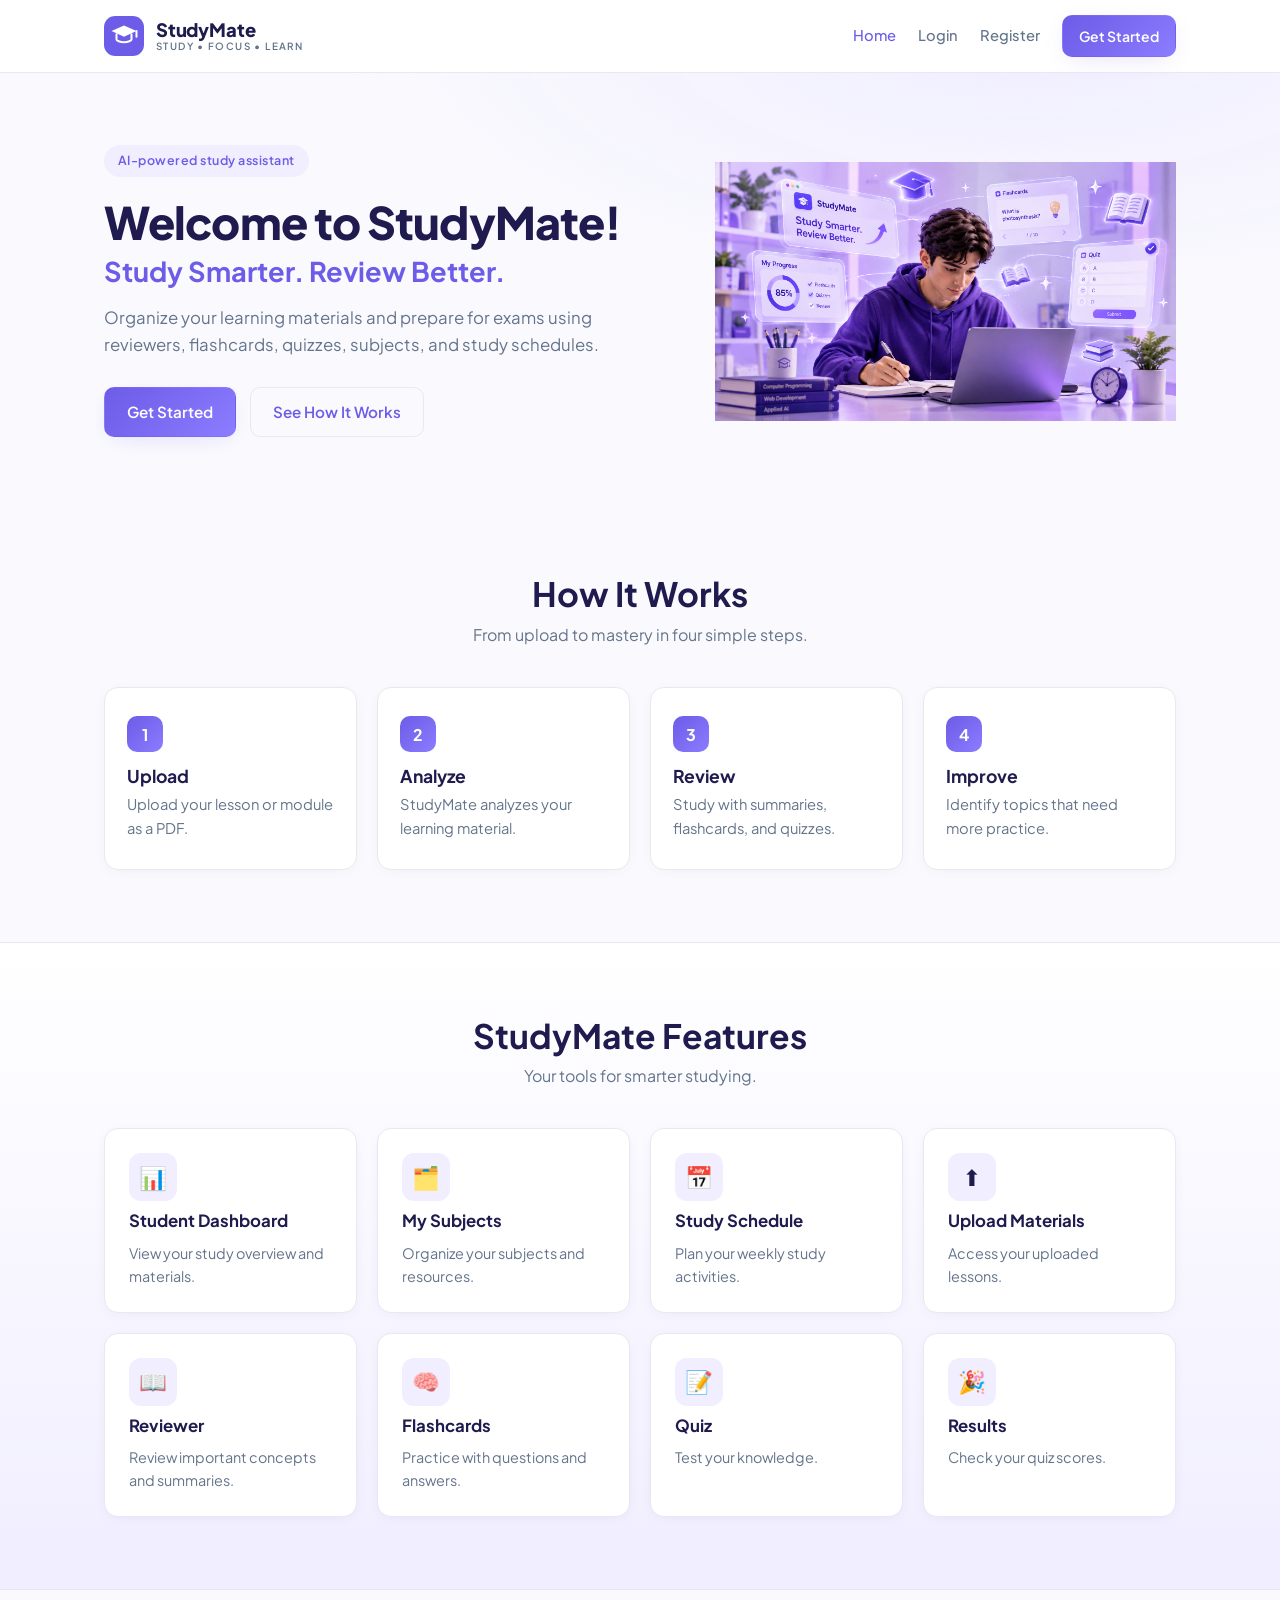
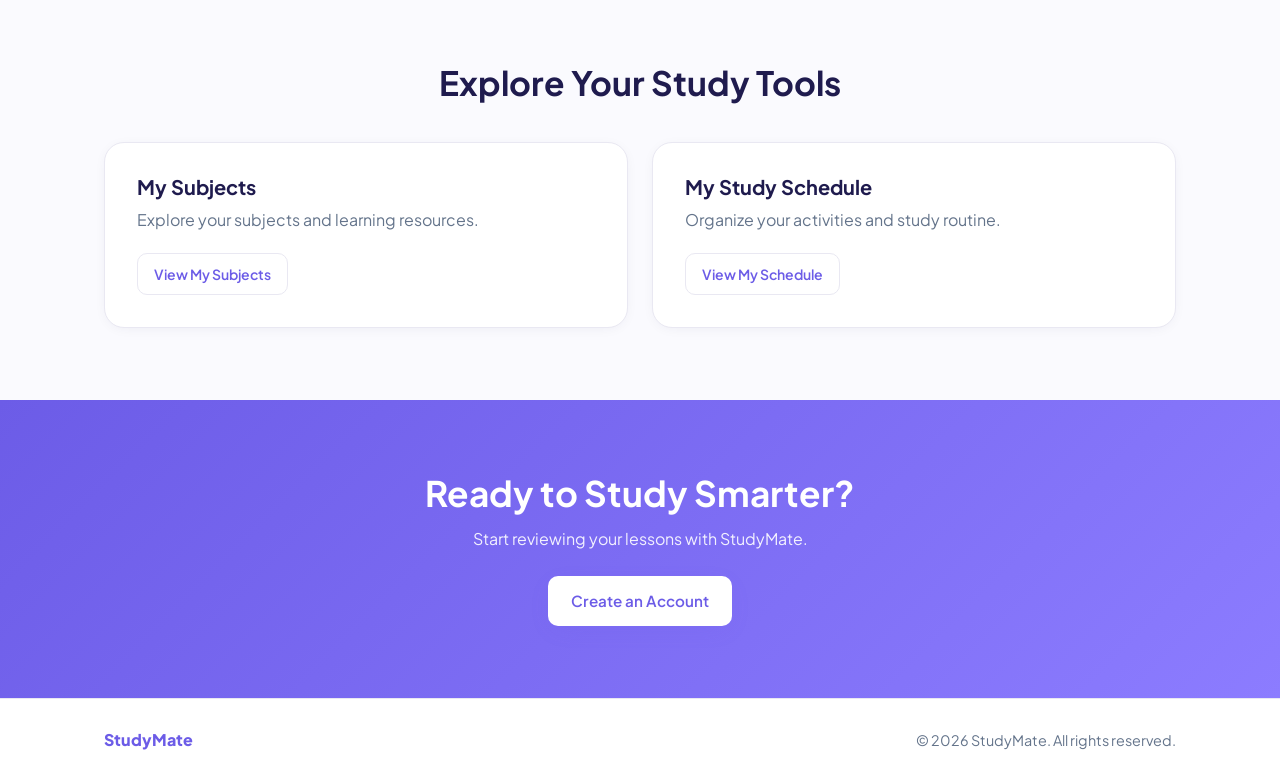
==== commit 82bd609f: "Update index.html" ====
--- a/index.html
+++ b/index.html
@@ -46,9 +46,6 @@
                 <a href="index.html" class="nav-link active">Home</a>
                 <a href="pages/login.html" class="nav-link">Login</a>
                 <a href="pages/register.html" class="nav-link">Register</a>
-                <a href="pages/subjects.html" class="nav-link">Subjects</a>
-                <a href="pages/schedule.html" class="nav-link">Schedule</a>
-
                 <a href="pages/login.html" class="btn btn-primary btn-sm">
                     Get Started
                 </a>
--- a/css/main.css
+++ b/css/main.css
@@ -1,3 +1,4 @@
+
 /* StudyMate Design Tokens */
 :root {
     --primary: #6c5ce7;
@@ -1069,119 +1070,7 @@
     color: var(--success);
 }
 
-/* Responsive Design */
-@media (max-width: 960px) {
-    .hero-inner {
-        grid-template-columns: 1fr;
-    }
-
-    .hero-visual {
-        order: -1;
-    }
-
-    .feature-grid {
-        grid-template-columns: repeat(2, 1fr);
-    }
-
-    .steps {
-        grid-template-columns: repeat(2, 1fr);
-    }
-}
-
-@media (max-width: 760px) {
-    .app-header-inner {
-        align-items: flex-start;
-        flex-direction: column;
-        padding: 14px 0;
-    }
-
-    .app-nav {
-        gap: 12px;
-    }
-
-    .stats-grid {
-        grid-template-columns: 1fr;
-    }
-
-    .tool-grid,
-    .subject-grid,
-    .flashcard-grid {
-        grid-template-columns: 1fr;
-    }
-
-    .auth-card {
-        padding: 26px 20px;
-    }
-
-    .page-shell {
-        padding-top: 30px;
-    }
-}
-
-@media (max-width: 640px) {
-    .header-inner {
-        height: auto;
-        padding: 14px 0;
-        flex-wrap: wrap;
-    }
-
-    .site-nav {
-        gap: 14px;
-        flex-wrap: wrap;
-        justify-content: flex-end;
-    }
-
-    .nav-cta {
-        display: none;
-    }
-
-    .section {
-        padding: 56px 0;
-    }
-
-    .feature-grid,
-    .explore-grid,
-    .steps {
-        grid-template-columns: 1fr;
-    }
-
-    .cta-band {
-        padding: 56px 0;
-    }
-
-    .quiz-info-card {
-        align-items: flex-start;
-        padding: 20px;
-    }
-
-    .quiz-total {
-        min-width: 70px;
-        min-height: 70px;
-    }
-
-    .question-card {
-        padding: 18px;
-    }
-
-    .question-card label {
-        padding: 12px;
-        font-size: 0.9rem;
-    }
-
-    .quiz-actions {
-        flex-direction: column-reverse;
-        align-items: stretch;
-    }
-
-    .quiz-actions .btn {
-        width: 100%;
-    }
-}
-
-
-
 /* StudyMate Hero Image - Jeadine */
-
 .hero-visual--image {
     display: flex;
     align-items: center;
@@ -1190,14 +1079,11 @@
     max-width: 620px;
     min-width: 0;
     min-height: 0;
-
-    /* Remove old flow-card design */
     padding: 0;
     background: transparent;
     border: none;
     border-radius: 0;
     box-shadow: none;
-
     overflow: visible;
 }
 
@@ -1207,15 +1093,190 @@
     max-width: 620px;
     height: auto;
     object-fit: contain;
-
     border: none;
     border-radius: 16px;
     box-shadow: none;
 }
 
-/* Hero Image Responsive Design */
-
+/* Back Button */
+.back-button {
+    display: inline-flex;
+    align-items: center;
+    justify-content: center;
+    width: fit-content;
+    min-width: unset;
+    min-height: unset;
+    padding: 6px 12px;
+    background: #ffffff;
+    color: var(--primary);
+    border: 1px solid var(--border);
+    border-radius: 8px;
+    font-size: 0.78rem;
+    font-weight: 600;
+    transition: all 0.2s ease;
+}
+
+.back-button:hover {
+    background: var(--primary-soft);
+    border-color: var(--primary);
+}
+
+/* Multi Select Dropdown */
+.schedule-days-group {
+    position: relative;
+    width: 100%;
+}
+
+.day-selection-label {
+    display: block;
+    margin-bottom: 8px;
+    color: var(--foreground);
+    font-size: 0.9rem;
+    font-weight: 700;
+}
+
+.multi-select {
+    position: relative;
+    width: 100%;
+    margin-top: 0;
+}
+
+.multi-select-trigger {
+    width: 100%;
+    min-height: 48px;
+    padding: 12px 15px;
+    display: flex;
+    align-items: center;
+    justify-content: space-between;
+    gap: 10px;
+    background: var(--surface);
+    border: 1px solid var(--border);
+    border-radius: var(--radius-sm);
+    color: var(--muted);
+    font-family: var(--font-sans);
+    font-size: 0.9rem;
+    text-align: left;
+    cursor: pointer;
+    transition: border-color 0.2s ease, box-shadow 0.2s ease;
+}
+
+.multi-select-trigger:hover,
+.multi-select-trigger:focus {
+    border-color: var(--primary);
+    outline: none;
+    box-shadow: 0 0 0 3px var(--primary-ring);
+}
+
+.dropdown-arrow {
+    flex-shrink: 0;
+    color: var(--primary);
+    font-size: 18px;
+    line-height: 1;
+    transition: transform 0.2s ease;
+}
+
+.multi-select-trigger[aria-expanded="true"] .dropdown-arrow {
+    transform: rotate(180deg);
+}
+
+.multi-select-options {
+    position: absolute;
+    top: calc(100% + 8px);
+    left: 0;
+    width: 100%;
+    display: grid;
+    grid-template-columns: repeat(2, minmax(0, 1fr));
+    gap: 6px;
+    padding: 10px;
+    background: var(--surface);
+    border: 1px solid var(--border);
+    border-radius: var(--radius);
+    box-shadow: var(--shadow-soft);
+    z-index: 100;
+}
+
+.multi-select-options[hidden] {
+    display: none;
+}
+
+/* Keep checkbox and day name in one row */
+.form-stack .multi-select-option {
+    display: flex;
+    flex-direction: row;
+    align-items: center;
+    justify-content: flex-start;
+    gap: 9px;
+    min-width: 0;
+    min-height: 40px;
+    padding: 9px 10px;
+    margin: 0;
+    background: transparent;
+    border: 1px solid transparent;
+    border-radius: 9px;
+    color: var(--foreground);
+    font-size: 0.82rem;
+    font-weight: 500;
+    cursor: pointer;
+    transition: background 0.2s ease, border-color 0.2s ease;
+}
+
+.form-stack .multi-select-option:hover {
+    background: var(--primary-soft);
+}
+
+.form-stack .multi-select-option input[type="checkbox"] {
+    display: inline-block;
+    width: 16px;
+    height: 16px;
+    min-width: 16px;
+    min-height: 16px;
+    flex: 0 0 16px;
+    margin: 0;
+    padding: 0;
+    border: none;
+    border-radius: 4px;
+    background: transparent;
+    accent-color: var(--primary);
+    cursor: pointer;
+}
+
+.form-stack .multi-select-option input[type="checkbox"]:focus {
+    outline: 2px solid var(--primary-ring);
+    outline-offset: 2px;
+}
+
+.form-stack .multi-select-option:has(input:checked) {
+    background: var(--primary-soft);
+    border-color: rgba(108, 92, 231, 0.2);
+    color: var(--primary);
+    font-weight: 700;
+}
+
+.day-selection-hint {
+    display: block;
+    margin-top: 7px;
+    color: var(--muted);
+    font-size: 0.78rem;
+}
+
+/* Responsive Design */
 @media (max-width: 960px) {
+    .hero-inner {
+        grid-template-columns: 1fr;
+    }
+
+    .hero-visual {
+        order: -1;
+    }
+
+    .feature-grid {
+        grid-template-columns: repeat(2, 1fr);
+    }
+
+    .steps {
+        grid-template-columns: repeat(2, 1fr);
+    }
+
     .hero-visual--image {
         order: -1;
         max-width: 100%;
@@ -1227,7 +1288,95 @@
     }
 }
 
-@media (max-width: 600px) {
+@media (max-width: 760px) {
+    .app-header-inner {
+        align-items: flex-start;
+        flex-direction: column;
+        padding: 14px 0;
+    }
+
+    .app-nav {
+        gap: 12px;
+    }
+
+    .stats-grid {
+        grid-template-columns: 1fr;
+    }
+
+    .tool-grid,
+    .subject-grid,
+    .flashcard-grid {
+        grid-template-columns: 1fr;
+    }
+
+    .auth-card {
+        padding: 26px 20px;
+    }
+
+    .page-shell {
+        padding-top: 30px;
+    }
+}
+
+@media (max-width: 640px) {
+    .header-inner {
+        height: auto;
+        padding: 14px 0;
+        flex-wrap: wrap;
+    }
+
+    .site-nav {
+        gap: 14px;
+        flex-wrap: wrap;
+        justify-content: flex-end;
+    }
+
+    .nav-cta {
+        display: none;
+    }
+
+    .section {
+        padding: 56px 0;
+    }
+
+    .feature-grid,
+    .explore-grid,
+    .steps {
+        grid-template-columns: 1fr;
+    }
+
+    .cta-band {
+        padding: 56px 0;
+    }
+
+    .quiz-info-card {
+        align-items: flex-start;
+        padding: 20px;
+    }
+
+    .quiz-total {
+        min-width: 70px;
+        min-height: 70px;
+    }
+
+    .question-card {
+        padding: 18px;
+    }
+
+    .question-card label {
+        padding: 12px;
+        font-size: 0.9rem;
+    }
+
+    .quiz-actions {
+        flex-direction: column-reverse;
+        align-items: stretch;
+    }
+
+    .quiz-actions .btn {
+        width: 100%;
+    }
+
     .hero-visual--image {
         width: 100%;
         margin-top: 15px;
@@ -1238,3 +1387,17 @@
         border-radius: 14px;
     }
 }
+
+@media (max-width: 480px) {
+    .multi-select-options {
+        gap: 4px;
+        padding: 8px;
+    }
+
+    .form-stack .multi-select-option {
+        gap: 7px;
+        min-height: 38px;
+        padding: 8px 6px;
+        font-size: 0.75rem;
+    }
+}
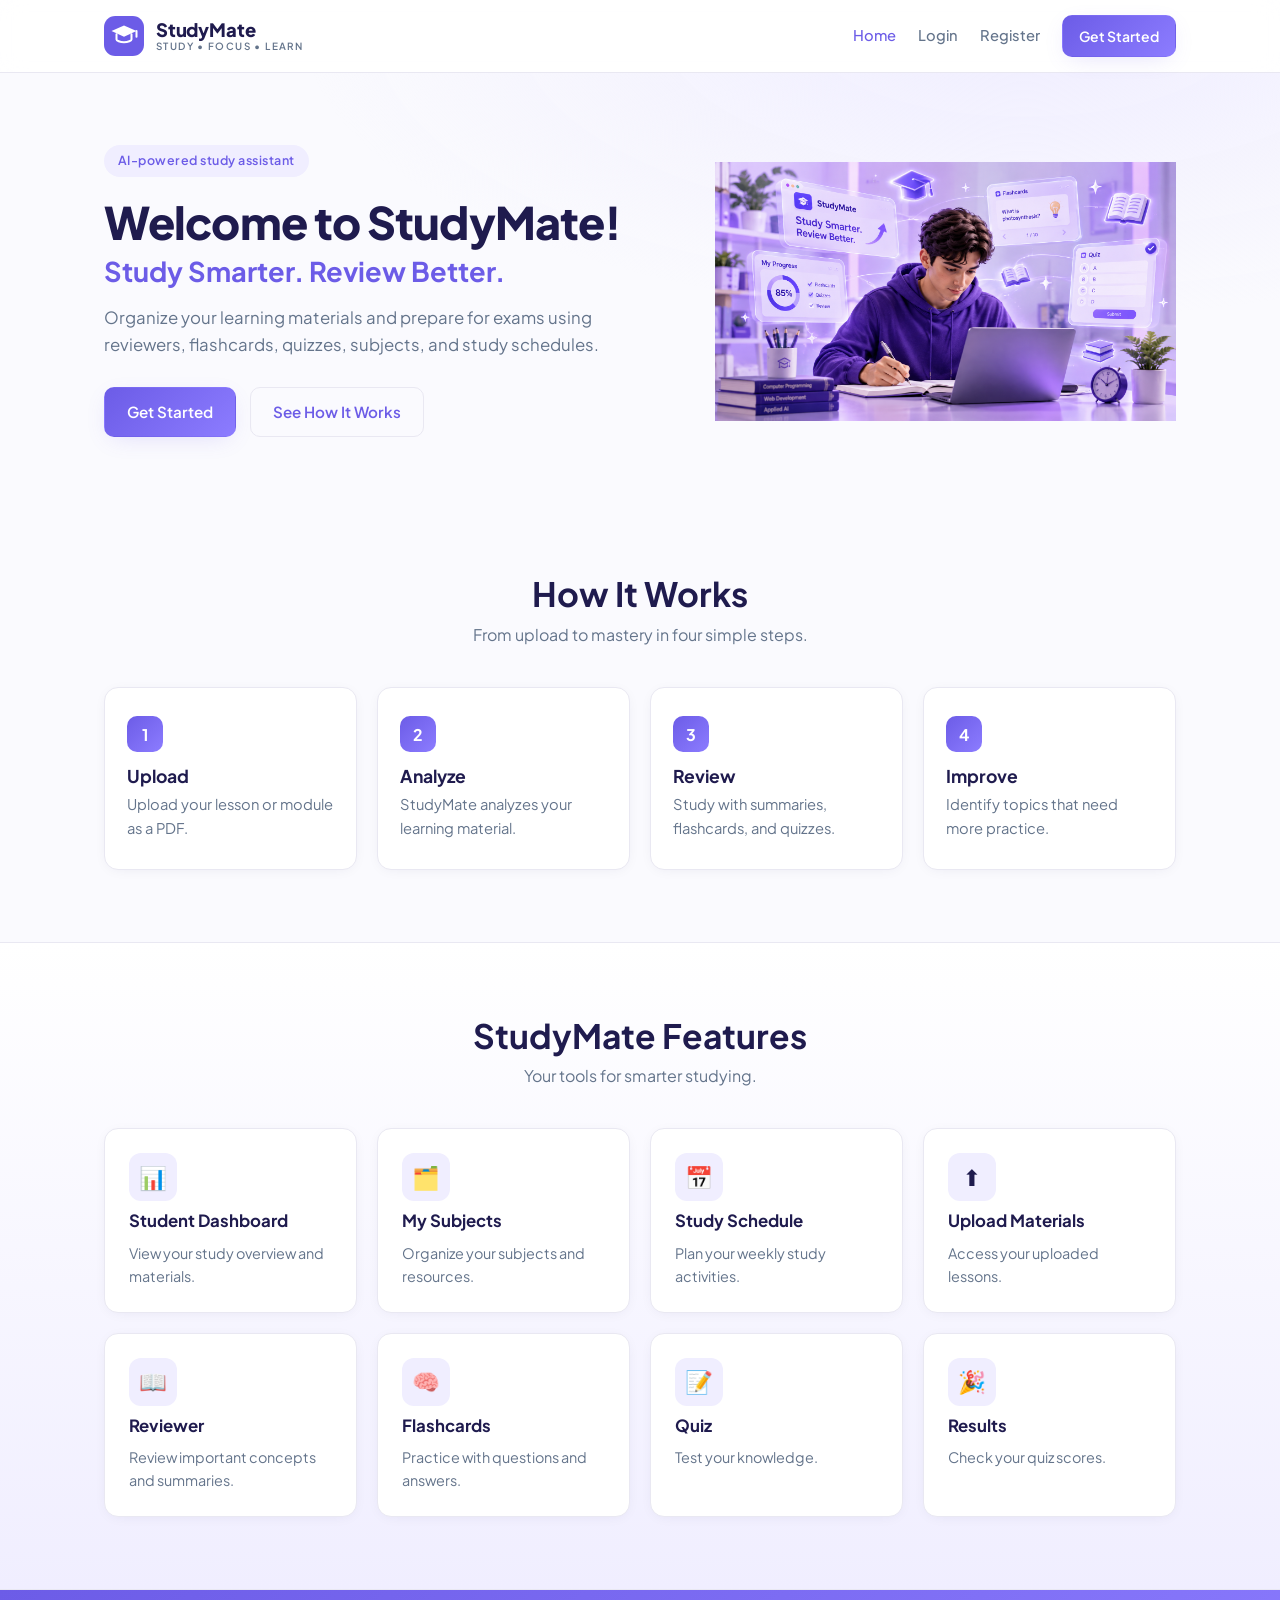
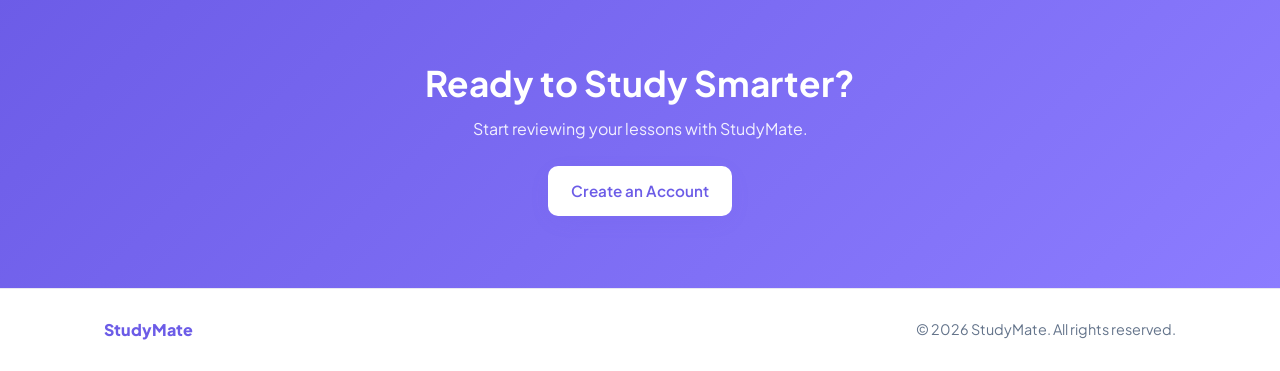
==== commit 3644205f: "Update index.html Removed "Explore your Study Tool"" ====
--- a/index.html
+++ b/index.html
@@ -217,44 +217,6 @@
             </div>
         </section>
 
-        <!-- Study Tools - Jeadine -->
-        <section class="section">
-            <div class="container">
-
-                <div class="section-head">
-                    <h2 class="section-title">Explore Your Study Tools</h2>
-                </div>
-
-                <div class="explore-grid">
-
-                    <!-- Subjects - Arnan -->
-                    <div class="explore-card">
-                        <h3>My Subjects</h3>
-                        <p>
-                            Explore your subjects and learning resources.
-                        </p>
-
-                        <a href="pages/subjects.html" class="btn btn-outline btn-sm">
-                            View My Subjects
-                        </a>
-                    </div>
-
-                    <!-- Schedule - Brett -->
-                    <div class="explore-card">
-                        <h3>My Study Schedule</h3>
-                        <p>
-                            Organize your activities and study routine.
-                        </p>
-
-                        <a href="pages/schedule.html" class="btn btn-outline btn-sm">
-                            View My Schedule
-                        </a>
-                    </div>
-
-                </div>
-            </div>
-        </section>
-
         <!-- Call to Action - Jeadine -->
         <section class="cta-band">
             <div class="container cta-inner">
